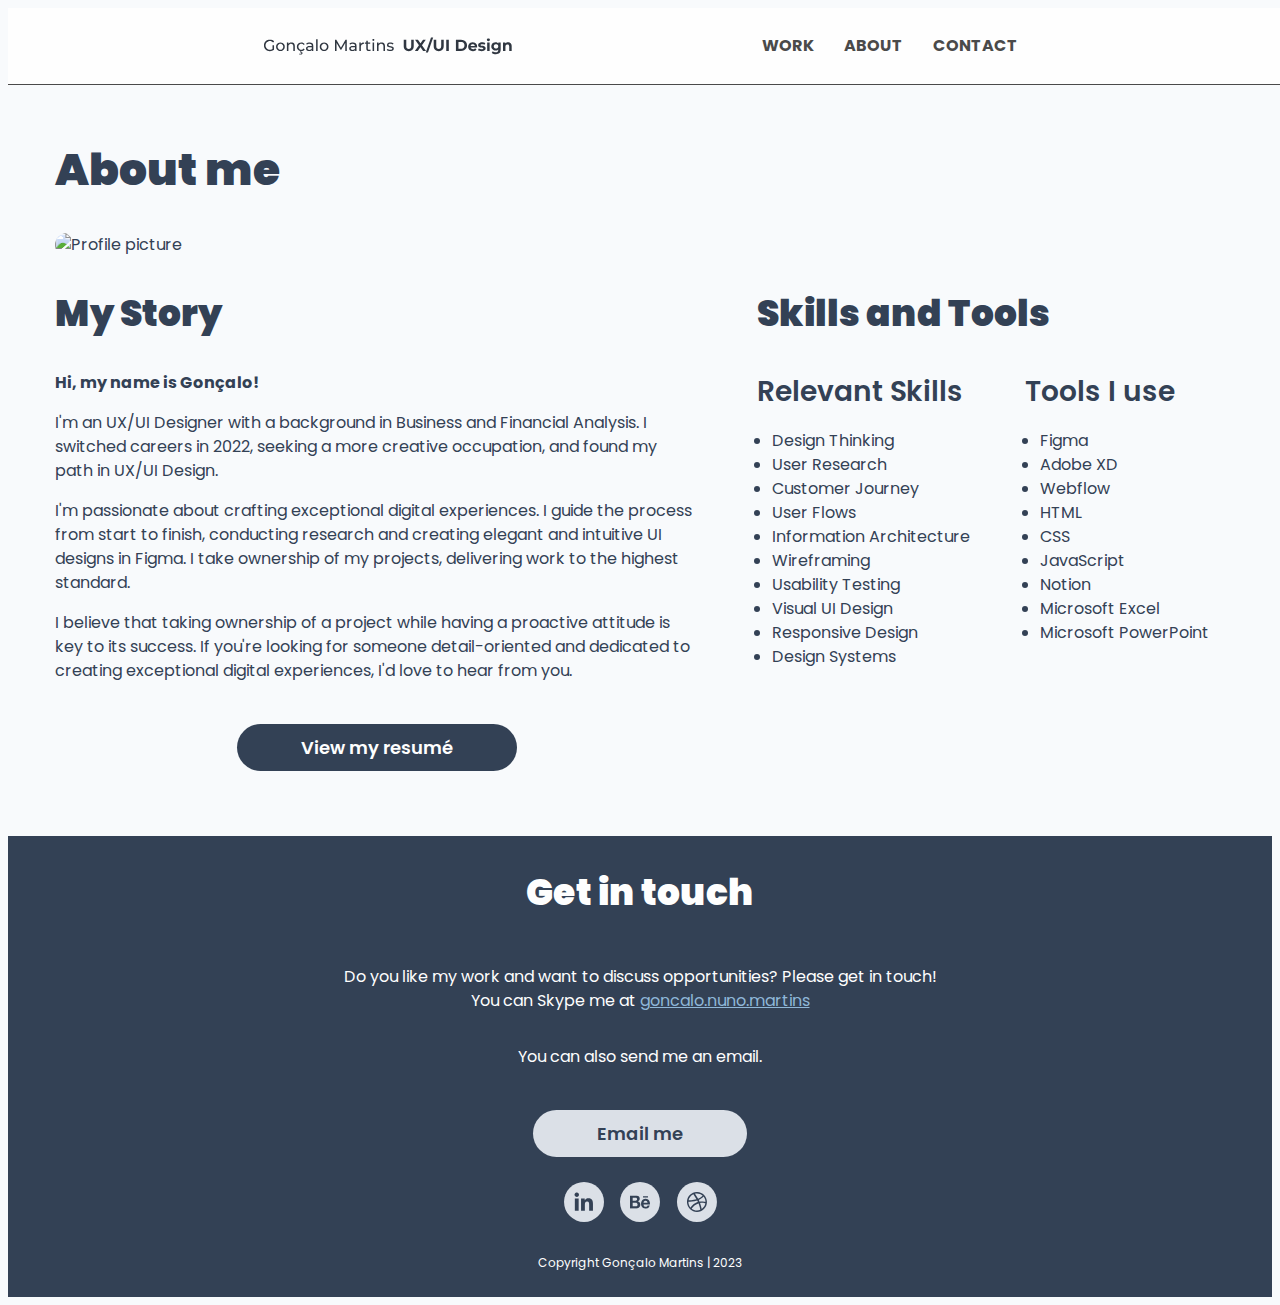
==== about.html @ 8b659738 "About 1024px styled" ====
<!DOCTYPE html>
<html lang="en">
<head>
    <meta charset="UTF-8">
    <meta name="viewport" content="width=device-width, initial-scale=1.0">
    <title>Gonçalo Martins UX|UI Designer - About me</title>
    <link rel="stylesheet" type="text/css" href="https://cdnjs.cloudflare.com/ajax/libs/normalize/8.0.0/normalize.min.css">
    <link rel="stylesheet" type="text/css" href="css/styles.css">
    <link rel="preconnect" href="https://fonts.googleapis.com">
    <link rel="preconnect" href="https://fonts.gstatic.com" crossorigin>
    <link href="https://fonts.googleapis.com/css2?family=Poppins:wght@400;600;700;900&display=swap" rel="stylesheet">
</head>
<body>
    <header id="navigation">
        <div class="container">
            <img class="logo" src="img/home-page/Logo.svg" alt="Logo">
            <nav>
                <ul>
                    <li><a href="index.html">Work</a></li>
                    <li><a href="about.html">About</a></li>
                    <li><a href="#contact">Contact</a></li>
                </ul>
            </nav>
        </div>
    </header>
    <main>
        <div class="section" id="aboutmetitle">
            <div class="container">
                <h1>About me</h1>
            </div>
        </div>
        <div class="section" id="aboutme">
            <div class="container">
                <picture>
                    <source srcset="img/about/about-picture-small.jpg" media="(max-width:767px)">
                    <img src="img/about/about-picture-big.jpg" alt="Profile picture">
                </picture>
                <div class="profile">
                    <div class="mystory">
                        <h2>
                            My Story
                        </h2>
                        <p class="bold">Hi, my name is Gonçalo!</p>
                        <p>I'm an UX/UI Designer with a background in Business and Financial Analysis. I switched careers in 2022, seeking a more creative occupation, and found my path in UX/UI Design.</p>
                        <p>I'm passionate about crafting exceptional digital experiences. I guide the process from start to finish, conducting research and creating elegant and intuitive UI designs in Figma. I take ownership of my projects, delivering work to the highest standard.</p>
                        <p>I believe that taking ownership of a project while having a proactive attitude is key to its success. If you're looking for someone detail-oriented and dedicated to creating exceptional digital experiences, I'd love to hear from you.</p>
                        <div class="buttonwrapper">
                            <a class="button row" href="files/goncalo-martins-uxui-designer.pdf" target="_blank">
                                View my resumé
                            </a>
                        </div>
                    </div>
                    <div class="skilltools">
                        <h2>
                            Skills and Tools
                        </h2>
                        <div class="skills">
                            <div>
                                <h3>
                                    Relevant Skills
                                </h3>
                                <ul>
                                    <li>Design Thinking</li>
                                    <li>User Research</li>
                                    <li>Customer Journey</li>
                                    <li>User Flows</li>
                                    <li>Information Architecture</li>
                                    <li>Wireframing</li>
                                    <li>Usability Testing</li>
                                    <li>Visual UI Design</li>
                                    <li>Responsive Design</li>
                                    <li>Design Systems</li>
                                </ul>
                            </div>
                            <div>
                                <h3>
                                    Tools I use
                                </h3>
                                <ul>
                                    <li>Figma</li>
                                    <li>Adobe XD</li>
                                    <li>Webflow</li>
                                    <li>HTML</li>
                                    <li>CSS</li>
                                    <li>JavaScript</li>
                                    <li>Notion</li>
                                    <li>Microsoft Excel</li>
                                    <li>Microsoft PowerPoint</li>
                                </ul>
                            </div>
                        </div>
                    </div>
                </div>
            </div>
        </div>
    </main>
    <footer id="contact">
        <div class="container">
            <h2>Get in touch</h2>
            <p>Do you like my work and want to discuss opportunities? Please get in touch! You can Skype me at <a href="skype:goncalo.nuno.martins" class="alink">goncalo.nuno.martins</a></p>
            <p>You can also send me an email.</p>
            <div class="buttonwrapper row centered"><a href="mailto:goncalo_martins_@hotmail.com" class="button secondary-button" >Email me</a></div>
            <div class="socialicons">
                <a href="https://www.linkedin.com/in/g-martins/" target="_blank"><svg width="40" height="40" viewBox="0 0 40 40" fill="none" xmlns="http://www.w3.org/2000/svg">
                    <circle cx="20.0156" cy="19.9843" r="19.9843" fill="#dbe0e7"/>
                    <rect x="9.35938" y="10.0303" width="20.8982" height="20.0866" fill="#334155"/>
                    <path d="M28.9523 28.7048H25.1392V22.7923C25.1392 21.3824 25.1138 19.5674 23.1561 19.5674C21.1701 19.5674 20.8663 21.1035 20.8663 22.6896V28.7044H17.0532V16.5458H20.7137V18.2074H20.765C21.1313 17.5873 21.6607 17.0771 22.2967 16.7312C22.9327 16.3853 23.6515 16.2168 24.3766 16.2434C28.2413 16.2434 28.9539 18.7604 28.9539 22.0348L28.9523 28.7048ZM12.7509 14.8839C12.3132 14.8839 11.8854 14.7555 11.5215 14.5148C11.1575 14.2742 10.8739 13.932 10.7063 13.5317C10.5388 13.1314 10.4949 12.6909 10.5802 12.2659C10.6655 11.8408 10.8762 11.4504 11.1856 11.1439C11.495 10.8375 11.8892 10.6287 12.3184 10.5441C12.7476 10.4595 13.1925 10.5028 13.5969 10.6686C14.0013 10.8343 14.3469 11.1151 14.5901 11.4753C14.8333 11.8356 14.9632 12.2592 14.9632 12.6925C14.9633 12.9802 14.9061 13.2651 14.7949 13.531C14.6838 13.7968 14.5209 14.0384 14.3154 14.2419C14.11 14.4453 13.8661 14.6068 13.5976 14.7169C13.3292 14.8271 13.0415 14.8838 12.7509 14.8839ZM14.6574 28.7048H10.8404V16.5458H14.6574V28.7048ZM30.8532 6.99588H8.92436C8.42664 6.99032 7.94702 7.18064 7.59095 7.52502C7.23487 7.8694 7.03147 8.33967 7.02539 8.83248V30.6354C7.03126 31.1285 7.23454 31.5991 7.59061 31.9438C7.94667 32.2886 8.42639 32.4793 8.92436 32.474H30.8532C31.3522 32.4802 31.8332 32.2901 32.1907 31.9453C32.5482 31.6006 32.7528 31.1295 32.7597 30.6354V8.83091C32.7526 8.33712 32.5478 7.86632 32.1903 7.52194C31.8329 7.17757 31.3519 6.98779 30.8532 6.9943" fill="#dbe0e7"/>
                    </svg></a>
                <a href="https://www.behance.net/goncalopmartins" target="_blank"><svg width="40" height="40" viewBox="0 0 40 40" fill="none" xmlns="http://www.w3.org/2000/svg">
                    <circle cx="19.9843" cy="19.9843" r="19.9843" fill="#dbe0e7"/>
                    <g clip-path="url(#clip0_1711_41987)">
                    <path d="M15.7832 13.4888C16.3262 13.4888 16.8691 13.5406 17.3861 13.6441C17.8256 13.7477 18.2393 13.929 18.6271 14.1879C18.9632 14.4468 19.2475 14.7834 19.4285 15.1718C19.6353 15.6638 19.7387 16.1817 19.7129 16.6995C19.7387 17.2692 19.5836 17.8388 19.2992 18.3308C18.989 18.7969 18.5495 19.1594 18.0583 19.3924C18.7563 19.5737 19.351 20.0139 19.7387 20.5835C20.1265 21.2049 20.3075 21.9299 20.3075 22.655C20.3075 23.2505 20.2041 23.8201 19.9456 24.338C19.7129 24.8041 19.3768 25.1925 18.989 25.5291C18.5754 25.8398 18.0842 26.0729 17.593 26.2023C17.0759 26.3577 16.533 26.4095 15.9901 26.4095H9.99219V13.4629H15.7832V13.4888ZM15.4213 18.7192C15.835 18.7451 16.2745 18.6156 16.6105 18.3567C16.9466 18.0719 17.1276 17.6317 17.0759 17.1656C17.0759 16.9067 17.0242 16.6477 16.9208 16.4147C16.8174 16.2335 16.6881 16.0781 16.5071 15.9745C16.3262 15.871 16.1193 15.7674 15.9125 15.7415C15.6798 15.6897 15.4472 15.6897 15.2145 15.6897H12.6809V18.7192H15.4213ZM15.5764 24.2603C15.835 24.2603 16.0935 24.2344 16.3262 24.1827C16.5588 24.1309 16.7657 24.0273 16.9725 23.8978C17.1535 23.7684 17.3086 23.5871 17.412 23.38C17.5412 23.121 17.593 22.8362 17.5671 22.5514C17.6188 22.0076 17.412 21.4898 17.0242 21.1273C16.6105 20.8165 16.1193 20.6871 15.6023 20.713H12.6809V24.2862H15.5764V24.2603Z" fill="#334155"/>
                    <path d="M24.1331 24.2087C24.5726 24.5971 25.1414 24.8042 25.7101 24.7783C26.1755 24.7783 26.615 24.6489 26.9769 24.3899C27.2872 24.1828 27.494 23.8979 27.6233 23.5613H29.7691C29.5364 24.5194 28.9676 25.3739 28.192 25.9694C27.4423 26.4873 26.5374 26.7203 25.6067 26.6944C24.9604 26.6944 24.3141 26.5908 23.6936 26.3319C23.1507 26.0989 22.6595 25.7623 22.2717 25.3221C21.8839 24.856 21.5737 24.3381 21.3668 23.7685C21.1342 23.1212 21.0308 22.4479 21.0566 21.7747C21.0566 21.1015 21.16 20.4542 21.3927 19.8068C22.0132 17.9943 23.7195 16.7773 25.6326 16.8032C26.3306 16.7773 27.0028 16.9586 27.6233 17.2693C28.1662 17.58 28.6574 17.9943 29.0193 18.5122C29.3813 19.0559 29.6656 19.6515 29.7949 20.2988C29.95 20.972 30.0017 21.697 29.9759 22.3961H23.5643C23.4868 23.0435 23.6936 23.6908 24.1331 24.2087ZM26.9252 19.2631C26.5633 18.9006 26.0721 18.7193 25.555 18.7452C25.2189 18.7452 24.8828 18.797 24.5985 18.9524C24.3658 19.0818 24.159 19.2631 23.978 19.4702C23.8229 19.6774 23.7195 19.8845 23.6419 20.1434C23.5902 20.3506 23.5385 20.5577 23.5385 20.7649H27.5198C27.4681 20.2211 27.2613 19.7033 26.9252 19.2631Z" fill="#334155"/>
                    <path d="M27.9852 14.3428H23.0215V15.6115H27.9852V14.3428Z" fill="#334155"/>
                    </g>
                    <defs>
                    <clipPath id="clip0_1711_41987">
                    <rect width="19.9843" height="13.2055" fill="white" transform="translate(9.99219 13.4893)"/>
                    </clipPath>
                    </defs>
                    </svg></a>
                <a href="https://dribbble.com/goncalopmartins" target="_blank"><svg width="41" height="40" viewBox="0 0 41 40" fill="none" xmlns="http://www.w3.org/2000/svg">
                    <circle cx="20.9531" cy="19.9843" r="19.9843" fill="#dbe0e7"/>
                    <g clip-path="url(#clip0_1711_41994)">
                    <path fill-rule="evenodd" clip-rule="evenodd" d="M20.9531 9.99219C15.4368 9.99219 10.9609 14.4681 10.9609 19.9844C10.9609 25.5006 15.4368 29.9765 20.9531 29.9765C26.4585 29.9765 30.9453 25.5006 30.9453 19.9844C30.9453 14.4681 26.4585 9.99219 20.9531 9.99219ZM27.5531 14.5981C28.7452 16.0503 29.4605 17.9036 29.4822 19.9085C29.2004 19.8543 26.3827 19.2799 23.5433 19.6375C23.4782 19.4967 23.424 19.3449 23.359 19.1932C23.1856 18.7814 22.9905 18.3587 22.7955 17.9577C25.9384 16.6789 27.3689 14.8365 27.5531 14.5981ZM20.9531 11.4661C23.1206 11.4661 25.1039 12.2789 26.6103 13.6119C26.4585 13.8287 25.1689 15.5518 22.1344 16.6898C20.7364 14.1213 19.1866 12.0188 18.9482 11.6937C19.5876 11.5419 20.2595 11.4661 20.9531 11.4661ZM17.3225 12.2681C17.5501 12.5715 19.0674 14.6848 20.4871 17.1991C16.4989 18.2612 12.9767 18.2395 12.5974 18.2395C13.1501 15.5952 14.9383 13.3952 17.3225 12.2681ZM12.4132 19.9952C12.4132 19.9085 12.4132 19.8218 12.4132 19.7351C12.7816 19.7459 16.9216 19.8001 21.1807 18.5213C21.4299 18.9981 21.6575 19.4858 21.8743 19.9735C21.7659 20.006 21.6467 20.0385 21.5383 20.071C17.1383 21.4908 14.7974 25.3706 14.6023 25.6957C13.2476 24.1893 12.4132 22.1844 12.4132 19.9952ZM20.9531 28.5243C18.9807 28.5243 17.16 27.8524 15.7186 26.7253C15.8703 26.411 17.6043 23.073 22.4162 21.3932C22.4378 21.3824 22.4487 21.3824 22.4704 21.3715C23.6733 24.4819 24.161 27.0937 24.291 27.8415C23.2615 28.2859 22.1344 28.5243 20.9531 28.5243ZM25.7108 27.0612C25.6241 26.541 25.1689 24.0484 24.0526 20.9814C26.7295 20.5587 29.0704 21.2523 29.363 21.3499C28.9945 23.7233 27.629 25.7716 25.7108 27.0612Z" fill="#334155"/>
                    </g>
                    <defs>
                    <clipPath id="clip0_1711_41994">
                    <rect width="19.9843" height="19.9843" fill="white" transform="translate(10.9609 9.99219)"/>
                    </clipPath>
                    </defs>
                    </svg></a>
            </div>
            <p class="caption row centered">Copyright Gonçalo Martins | 2023</p>
        </div>
    </footer>
</body>
</html>
---- css/styles.css ----
* {
    box-sizing: border-box;
  }
body {background-color:#F8FAFC;
    font-family: 'Poppins', sans-serif;
    font-size: 16px;
    font-weight: 400;
    line-height: 1.5;
    color:#334155;
}
header {
    background-color: #fefefe;
    padding: 10px 0px;
    border-bottom: 1px solid #4a4a4a;
    z-index: 2;
    background-color: #fefefe;
    padding: 10px 0px;
    position: fixed;
    display:flex;
    justify-content: center;
    width: 100%;
}

img {
    width: 100%;
  }


footer {background-color:#334155;
    color:#fefefe
}

/*Typography*/

h1, h2, h3, h4, h5, h6, p {line-height:1.5}

h1 {
    font-size: 2em;
    font-weight: 900;
}
.introductory {
    font-size: 1.5em;
    font-weight: 400;
    opacity: 0.7;
}
div.based p{
    font-size: 1em;
    font-weight: 400;
    opacity: 0.7;
    line-height: 1.3;
}
p.heroaction {
    font-size: 1em;
    font-weight: 400;
    opacity: 0.7;
    line-height: 1.3;
    display: none;
}
#projecthero h1 {
    font-size:20px;
    font-weight: 600;
    color: #fefefe;
    text-transform: uppercase;
}
.light {
    color:#fefefe;
}
h2 {
    font-size: 1.8em;
    font-weight: 900;
}
h3 {
    font-size: 1.5em;
    font-weight: 600;
}
.byline {
    font-size:20px;
    font-weight: 600;
    color: #334155;
    text-transform: uppercase;
}
.bold {
    font-weight: 700;
}
p.caption {
    font-size: 0.75em;
}
.small {
    font-size: 0.875em
}


/*Links and Buttons*/
a {
    color:#334155;
}
a:visited {
    color: #551A8B;
}
a:hover a:focus {
    color: #111111;
    text-decoration: underline;
}
a:active {
    color: #008000;
}
footer a {
    color: #8fb7d8;
}
footer a:visited {
    color: #c573eb;
}
footer a:hover a:focus {
    color: #fefefe;
    text-decoration: underline;
}
footer a:active {
    color: #63ae5e;
}
.button{
    text-decoration: none;
    font-size:18px;
    font-weight:600;
    padding: 10px 40px;
    border-radius: 40px;
    display:inline-block;
    background-color: #334155;
    color: #fefefe;
    width: 100%;
    text-align: center;
}
.button:visited{
    background-color: #31163a;
    color:#fefefe;
    text-decoration: none;
}
.button:hover .button:focus {
    background-color: #111111;
    text-decoration: none;
}
.button:active {
    background-color: #0a3bad;
    text-decoration: none;
}
.secondary-button {
    background-color: #dbe0e7;
    color: #334155;
}
.secondary-button:visited{
    background-color: #fefefe;
    color:#31163a;
}
.secondary-button:hover .secondary-button:focus {
    background-color: #fefefe;
    color: #334155;
}
.secondary-button:active {
    background-color: lightskyblue;
    color: #334155
}

/*Layout Stylings*/

/*general*/

/*desktop

*/

header .container {
    display: flex;
    flex-direction: column;
    justify-content: center;
    align-items: center;
    width: 100%;
    max-width: 800px;
}
nav {
    display: inline-block;
    width: 100%;
}
nav > ul {
    display: flex;
    justify-content: space-between;
    list-style-type: none;
    padding: 0;
}
nav > ul > li {
    display: inline-block;
}
nav > ul > li > a {
    padding: 0 15px;
    text-transform: uppercase;
    font-weight: 700;
    color: #4a4a4a;
    text-decoration: none;
}
nav > ul > li > a:visited {
    padding: 0 15px;
    text-transform: uppercase;
    font-weight: 700;
    color: #4a4a4a;
    text-decoration: none;
}
nav > ul > li > a:active {
    padding: 0 15px;
    text-transform: uppercase;
    font-weight: 700;
    color: #4a4a4a;
    text-decoration: none;
}
nav > ul > li > a:hover {
    color:#323f58;
    text-decoration: underline;
}
nav > ul > li > a:focus {
    color:#323f58;
    text-decoration: underline;
}
.logo {
    margin: 15px 0px 0px 0px;
    max-width: 250px;
}
main {
    padding-top: 133px;
}
.container {
    max-width: 1200px;
    padding: 0 15px;
}

/*index page*/
#indexhero {
    display: inline-block;
    width: 100%;;
  }
#indexhero h1 {
    text-align: center;
}
#indexhero p.introductory {
    text-align: center;
}
#indexhero .container {
    text-align: center;
}
.row {
    margin: 25px 0;
}
.based {
    display: flex;
    justify-content: center;
    align-items: center;
    gap: 10px;
}
.portugal {
    width: 24px;
    height: 18px;
    border-radius: 5px;
}
#projectsummary picture img {
    border-radius: 20px;
}
.centered {
    text-align: center;
}
p.hide {
    display:none
}

/*About*/
#aboutme picture img {
    border-radius: 20px;
}
ul {
    padding: 0px 15px;
}
#aboutme h3{
    margin:0px;
}


/*Footer*/
#contact .container{
    display: flex;
    flex-direction: column;
}
#contact .socialicons{
    display: flex;
    gap: 16px;
    width: 100%;
    justify-content: center;
}

/* ==============================
Medium devices (640px and larger)
================================= */
@media only screen and (min-width: 640px) {
    header .container {
        justify-content: space-between;
        flex-direction: row;
      }
    .logo {
        margin: 0px
    }
    nav ul {
        justify-content: right;
    }
    main {
        padding: 100px 0px 40px 0px;
    }
    p.heroaction {
        display: block
    }
    #projectsummary div.row {
        display: flex;
        gap: 5%;
    }
    .col-md-6 {
        width: 47.5%;
    }
    .thumbnail {
        display: flex;
        align-items: stretch;
        justify-content: center;
    }
    #projectsummary picture img {
        height: 100%;
        width: 100%;
        object-fit: cover;
    }
    #projectsummary h3 {
        margin:0px
    }
    .buttonwrapper {
        display: flex;
        justify-content: center;
    }
    .button {
        display: flex;
        justify-content: center;
        padding: 10px 64px;
        width: auto;
    }
    .skills {
        display:flex;
        gap: 80px;
    }
    #aboutme picture img {
        height: 400px;
        object-fit: cover;
        object-position: 50% 0%;
    }
}
/* ==============================
Large devices (1024px or larger)
================================= */
@media only screen and (min-width: 1024px) {
    h1 {
        font-size: 2.75em;
        font-weight: 900;
    }
    .introductory {
        font-size: 2em;
        font-weight: 400;
        opacity: 0.7;
        line-height: 1;
    }
    div.based p{
        font-size: 1.25em;
        font-weight: 400;
        opacity: 0.7;
        line-height: 1;
    }
    p.heroaction {
        font-size: 1.25em;
        font-weight: 400;
        opacity: 0.7;
        line-height: 1;
    }
    h2 {
        font-size: 2.25em;
        font-weight: 900;
    }
    h3 {
        font-size: 1.75em;
        font-weight: 600;
    }
    .container {
        max-width: 1200px;
        margin-left: auto;
        margin-right: auto;
      }
    #contact .container {
        max-width: 640px;
        display: flex;
        justify-content: center;
        text-align: center;
    }
    #aboutme picture img {
        height: 800px;
        object-fit: cover;
        object-position: 50% 0%;
    }
    .profile {
        display: flex;
        justify-content: space-between;
    }
    .mystory {
        width: 55%;
    }
    .skilltools {
        width: 40%;
    }
    .skills {
        gap: 40px;
    }
}
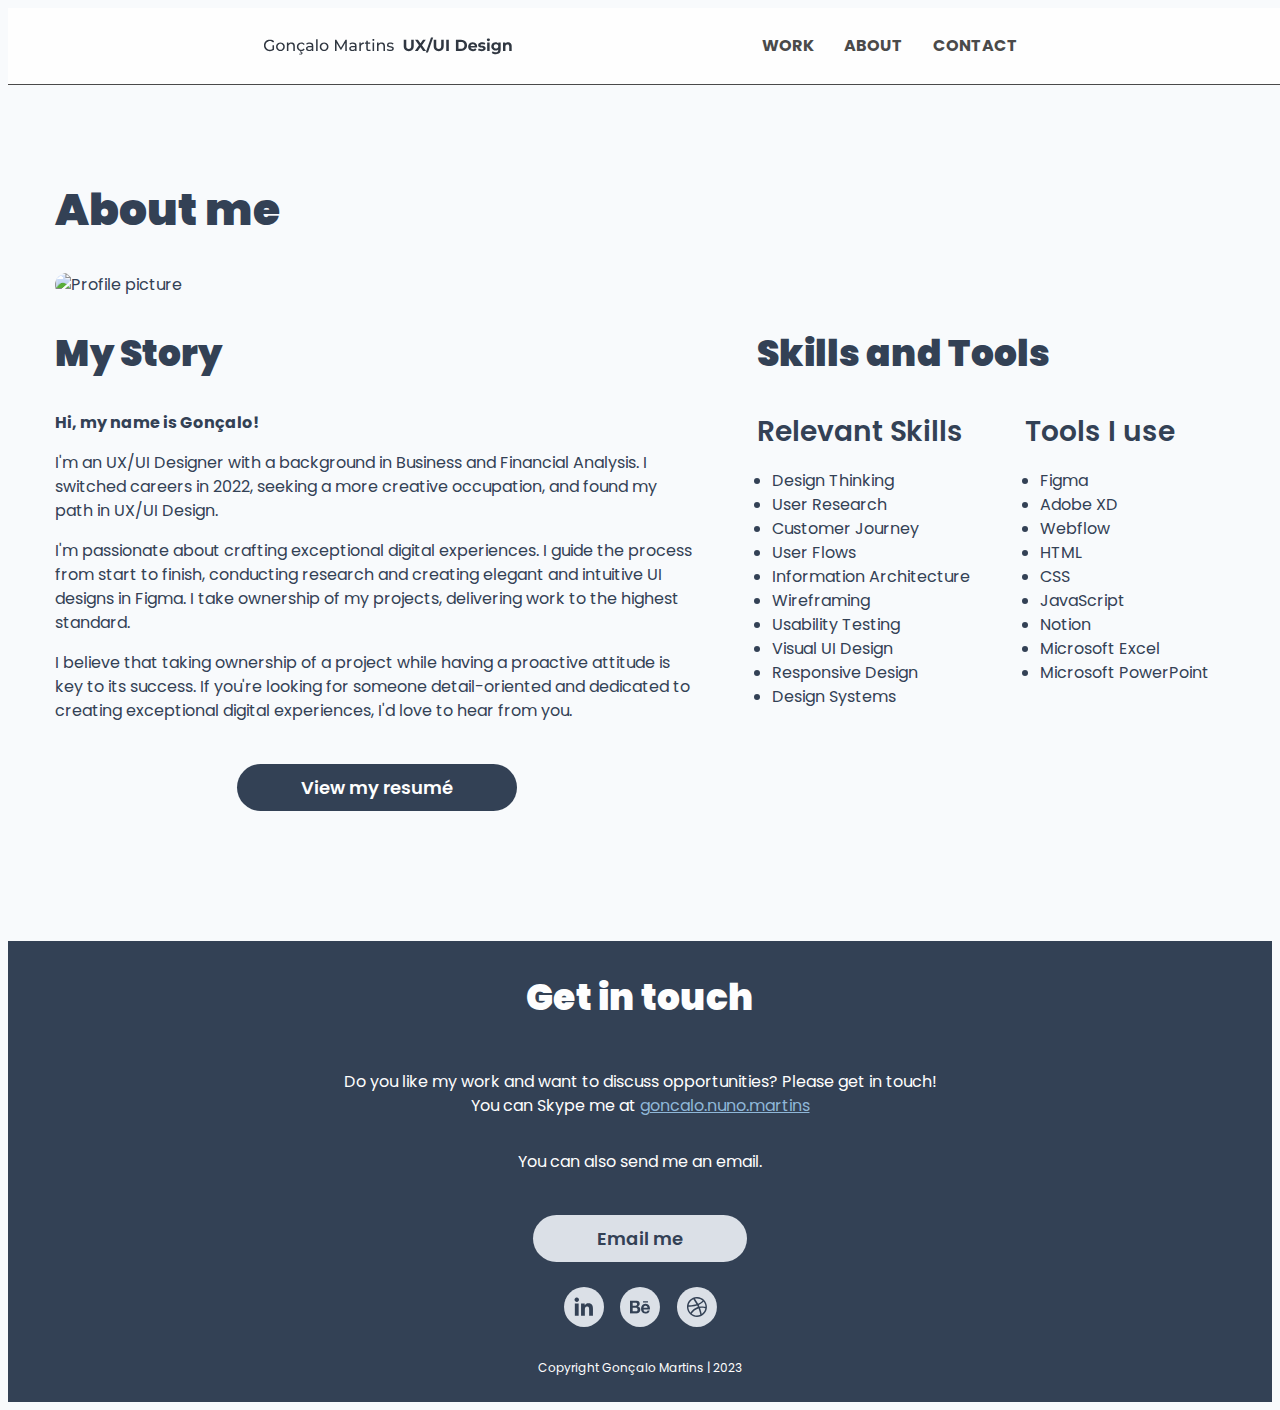
==== commit 3895db59: "Wireframes to Hi-Fi style corrected" ====
--- a/about.html
+++ b/about.html
@@ -24,13 +24,11 @@
         </div>
     </header>
     <main>
-        <div class="section" id="aboutmetitle">
+        <div class="section" id="aboutme">
             <div class="container">
                 <h1>About me</h1>
             </div>
-        </div>
-        <div class="section" id="aboutme">
-            <div class="container">
+            <div class="container row">
                 <picture>
                     <source srcset="img/about/about-picture-small.jpg" media="(max-width:767px)">
                     <img src="img/about/about-picture-big.jpg" alt="Profile picture">
@@ -134,5 +132,6 @@
             <p class="caption row centered">Copyright Gonçalo Martins | 2023</p>
         </div>
     </footer>
+    <script src="js/scripts.js"></script>
 </body>
 </html>--- a/css/styles.css
+++ b/css/styles.css
@@ -25,6 +25,10 @@
     width: 100%;
   }
 
+.section {
+    padding: 20px 0px;
+}
+
 
 footer {background-color:#334155;
     color:#fefefe
@@ -128,11 +132,16 @@
     color: #fefefe;
     width: 100%;
     text-align: center;
+    transition-duration: 0.2s;
+    transition-property: opacity;
 }
 .button:visited{
     background-color: #31163a;
     color:#fefefe;
     text-decoration: none;
+}
+.button:hover {
+    opacity: 0.8;
 }
 .button:hover .button:focus {
     background-color: #111111;
@@ -215,14 +224,13 @@
 }
 nav > ul > li > a:focus {
     color:#323f58;
-    text-decoration: underline;
 }
 .logo {
     margin: 15px 0px 0px 0px;
     max-width: 250px;
 }
 main {
-    padding-top: 133px;
+    padding-top: 100px;
 }
 .container {
     max-width: 1200px;
@@ -232,7 +240,7 @@
 /*index page*/
 #indexhero {
     display: inline-block;
-    width: 100%;;
+    width: 100%;
   }
 #indexhero h1 {
     text-align: center;
@@ -270,6 +278,9 @@
 /*About*/
 #aboutme picture img {
     border-radius: 20px;
+    object-fit: cover;
+    height: 50vh;
+    object-position: 50% 0%;
 }
 ul {
     padding: 0px 15px;
@@ -295,6 +306,9 @@
 Medium devices (640px and larger)
 ================================= */
 @media only screen and (min-width: 640px) {
+    .section {
+        padding: 40px 0px;
+    }
     header .container {
         justify-content: space-between;
         flex-direction: row;
@@ -385,6 +399,9 @@
         font-size: 1.75em;
         font-weight: 600;
     }
+    nav > ul > li > a:focus {
+        text-decoration: underline;
+    }
     .container {
         max-width: 1200px;
         margin-left: auto;
@@ -414,4 +431,36 @@
     .skills {
         gap: 40px;
     }
+}
+
+/*Animation*/
+
+.lisbonanimation {
+    width:100%;
+    height:auto;
+}
+.animation {
+    margin: 40px 0px;
+}
+@keyframes color-changel {
+    from {fill: #90CAF9;}
+    to {fill: #2196F3;}
+    }
+@keyframes color-changed {
+    from {fill:#2196F3;}
+    to {fill: #90CAF9;}
+    }
+.lightwater {
+    animation-duration: 2s;
+    animation-name: color-changel;
+    animation-iteration-count: infinite;
+    animation-direction: alternate;
+    animation-timing-function: linear;
+  }
+    .darkwater {
+    animation-duration: 2s;
+    animation-name: color-changed;
+    animation-iteration-count: infinite;
+    animation-direction: alternate;
+    animation-timing-function: linear;
 }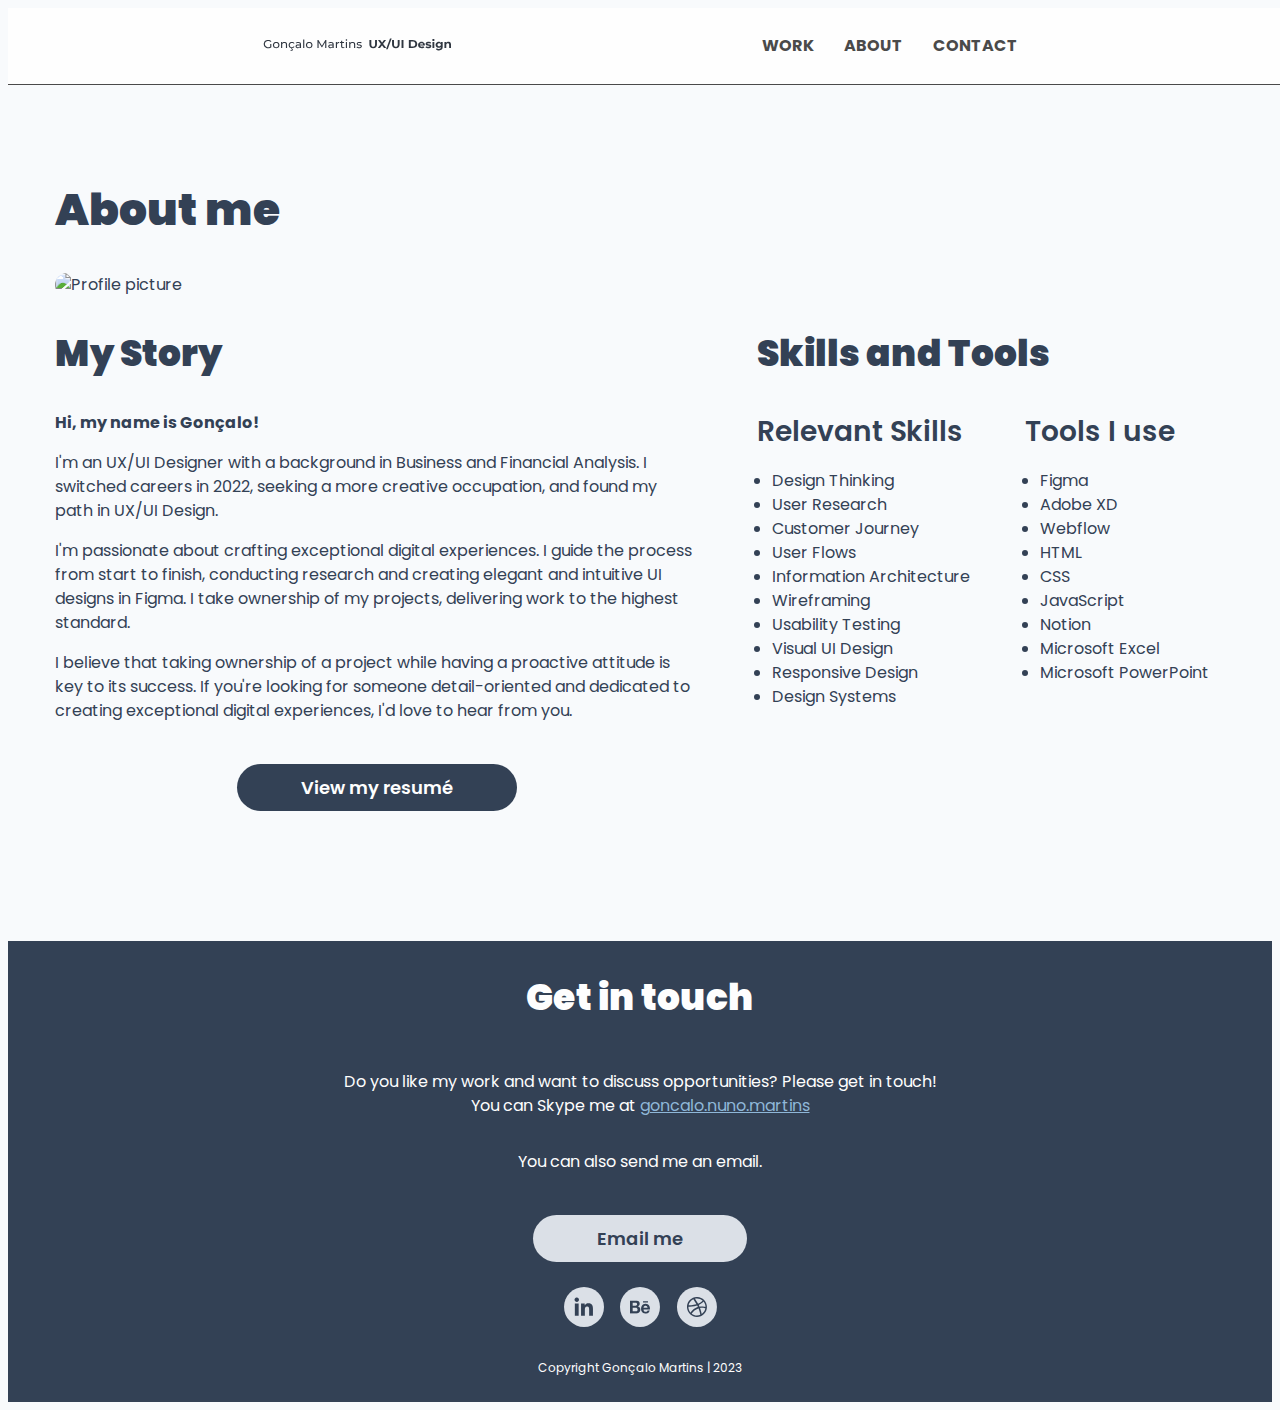
==== commit 77a2e506: "Projects thumbnails corrected" ====
--- a/about.html
+++ b/about.html
@@ -13,7 +13,7 @@
 <body>
     <header id="navigation">
         <div class="container">
-            <img class="logo" src="img/home-page/Logo.svg" alt="Logo">
+            <a href="index.html"><img class="logo" src="img/home-page/Logo.svg" alt="Logo"></a>
             <nav>
                 <ul>
                     <li><a href="index.html">Work</a></li>
--- a/css/styles.css
+++ b/css/styles.css
@@ -325,8 +325,9 @@
     p.heroaction {
         display: block
     }
-    #projectsummary div.row {
-        display: flex;
+    #projectsummary div.flex {
+        display: flex;
+        flex-direction: row;
         gap: 5%;
     }
     .col-md-6 {
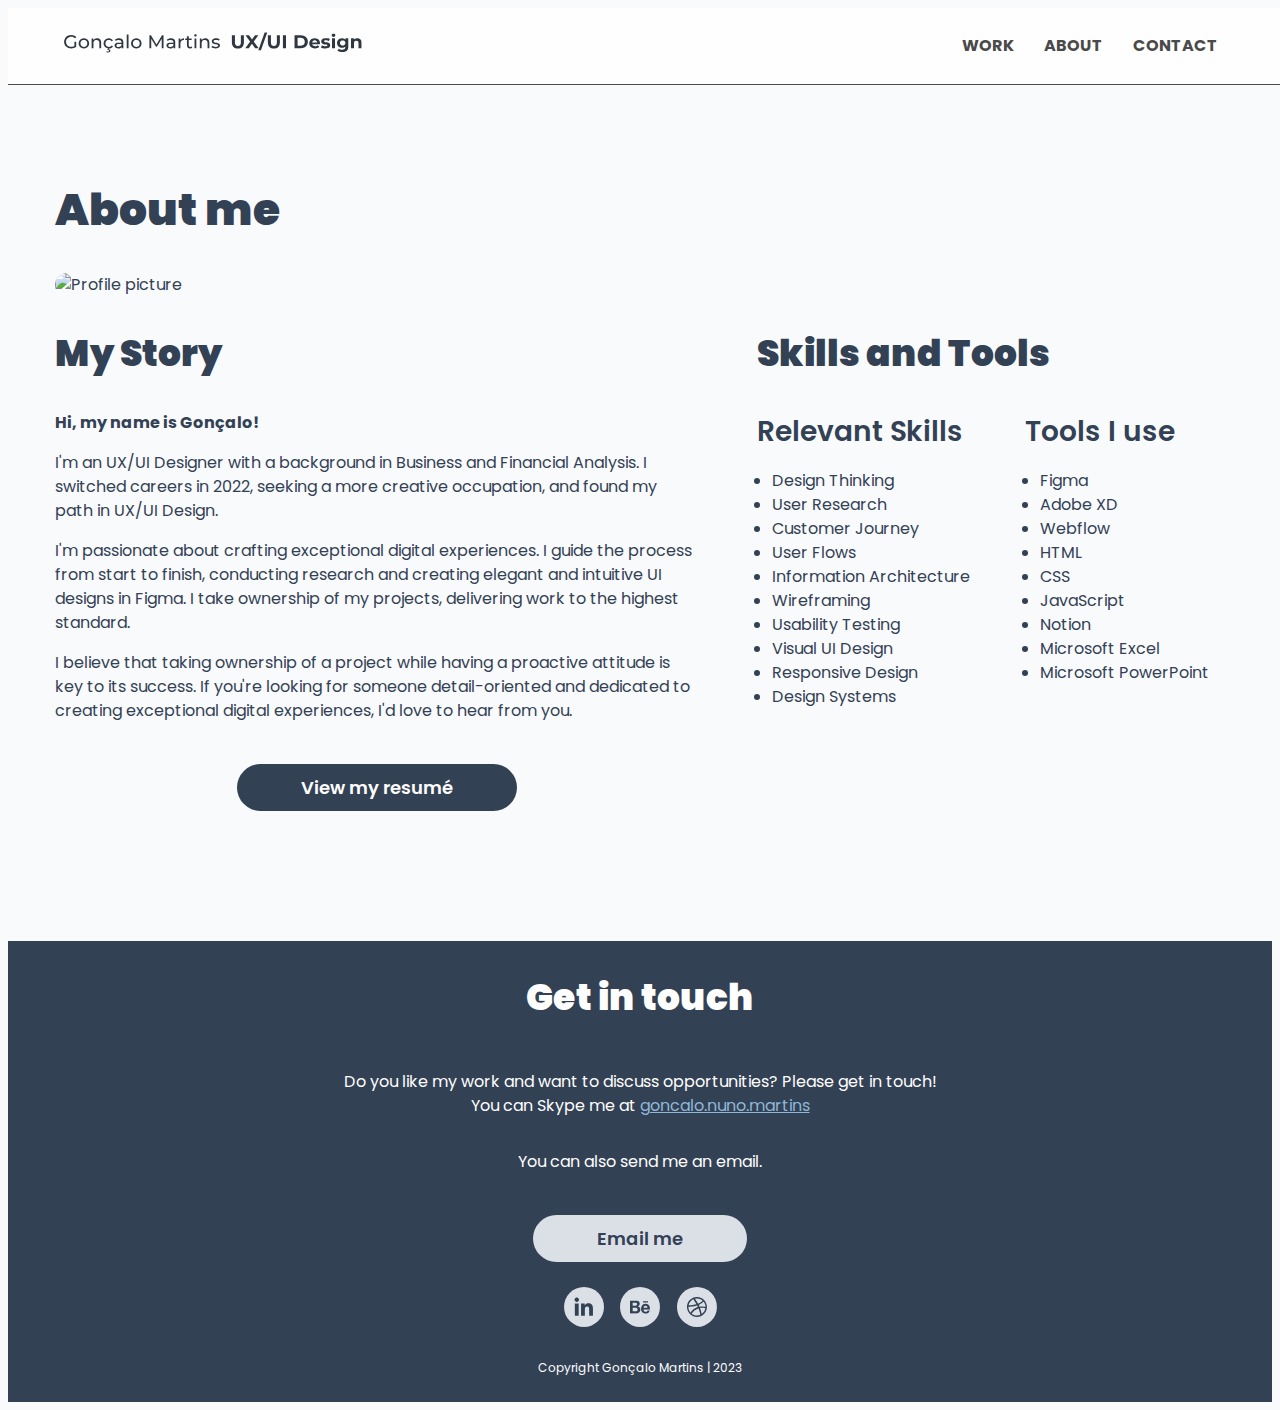
==== commit 7105720e: "jQuery added to the HTML files" ====
--- a/about.html
+++ b/about.html
@@ -132,6 +132,7 @@
             <p class="caption row centered">Copyright Gonçalo Martins | 2023</p>
         </div>
     </footer>
+    <script src="js/jquery-3.7.0.min.js"></script>
     <script src="js/scripts.js"></script>
 </body>
 </html>--- a/css/styles.css
+++ b/css/styles.css
@@ -92,6 +92,11 @@
 .small {
     font-size: 0.875em
 }
+.textblock {
+    display: block;
+    text-align: left;
+    width:100%
+}
 
 
 /*Links and Buttons*/
@@ -182,7 +187,7 @@
     justify-content: center;
     align-items: center;
     width: 100%;
-    max-width: 800px;
+    max-width: 1200px;
 }
 nav {
     display: inline-block;
@@ -227,7 +232,7 @@
 }
 .logo {
     margin: 15px 0px 0px 0px;
-    max-width: 250px;
+    max-width: 350px;
 }
 main {
     padding-top: 100px;
@@ -294,6 +299,7 @@
 #contact .container{
     display: flex;
     flex-direction: column;
+    text-align: center;
 }
 #contact .socialicons{
     display: flex;
@@ -335,8 +341,9 @@
     }
     .thumbnail {
         display: flex;
-        align-items: stretch;
+        flex-direction: column;
         justify-content: center;
+        align-items: start;
     }
     #projectsummary picture img {
         height: 100%;
@@ -370,6 +377,10 @@
 Large devices (1024px or larger)
 ================================= */
 @media only screen and (min-width: 1024px) {
+    .logo {
+        width: 300px;
+        margin: 0px;
+    }
     h1 {
         font-size: 2.75em;
         font-weight: 900;
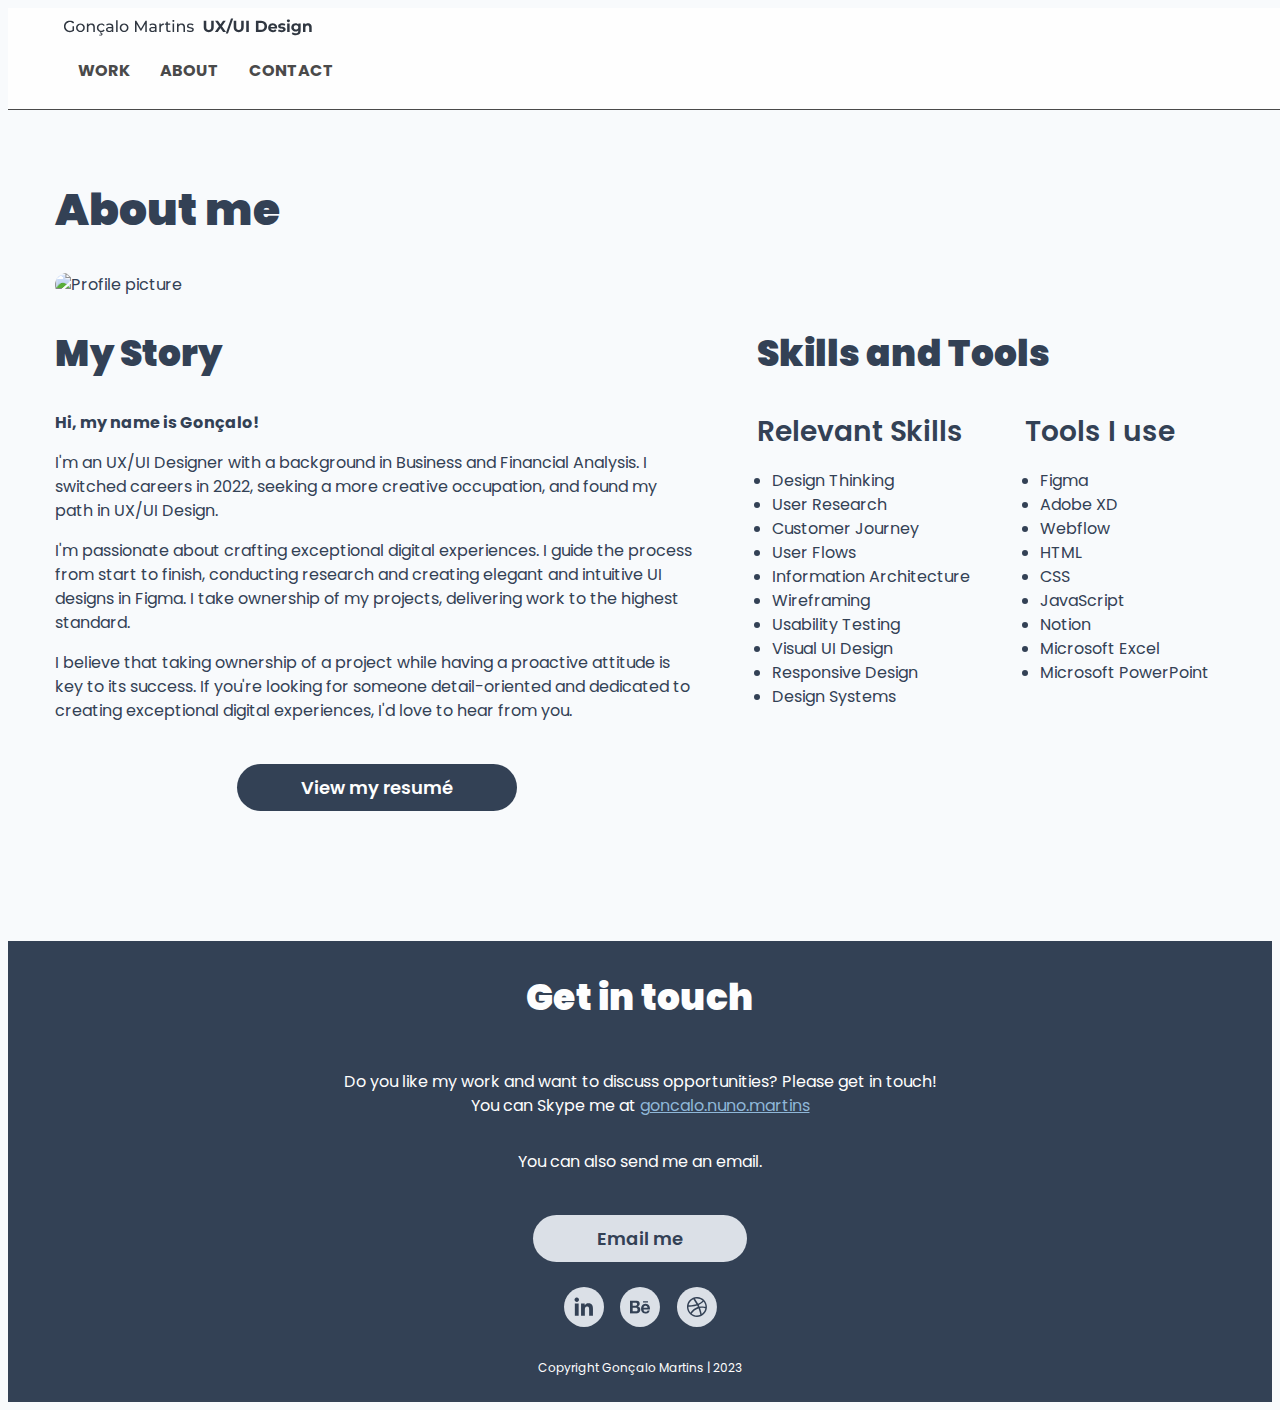
==== commit 5f00930d: "Responsive menu added and styled" ====
--- a/about.html
+++ b/about.html
@@ -13,14 +13,17 @@
 <body>
     <header id="navigation">
         <div class="container">
-            <a href="index.html"><img class="logo" src="img/home-page/Logo.svg" alt="Logo"></a>
-            <nav>
-                <ul>
-                    <li><a href="index.html">Work</a></li>
-                    <li><a href="about.html">About</a></li>
-                    <li><a href="#contact">Contact</a></li>
-                </ul>
-            </nav>
+            <div class="navtoggle" id="myNavtoggle">
+                <a href="index.html"><img class="logo" src="img/home-page/Logo.svg" alt="Logo"></a>
+                <nav>
+                    <ul class="navigationitems">
+                        <li><a href="index.html">Work</a></li>
+                        <li><a href="about.html">About</a></li>
+                        <li><a href="#contact" onclick="menuToggle()">Contact</a></li>
+                        <li><a href="javascript:void(0);" class="icon" onclick="menuToggle()"><i class="fas fa-bars"></i></a></li>
+                    </ul>
+                </nav>
+            </div>
         </div>
     </header>
     <main>
@@ -132,7 +135,14 @@
             <p class="caption row centered">Copyright Gonçalo Martins | 2023</p>
         </div>
     </footer>
-    <script src="js/jquery-3.7.0.min.js"></script>
+    <script>
+        src=""
+    </script>
+    <script src="https://kit.fontawesome.com/ad34461e51.js" crossorigin="anonymous"></script>
+    <script
+        src="https://code.jquery.com/jquery-3.7.0.min.js"
+        integrity="sha256-2Pmvv0kuTBOenSvLm6bvfBSSHrUJ+3A7x6P5Ebd07/g="
+        crossorigin="anonymous"></script>
     <script src="js/scripts.js"></script>
 </body>
 </html>--- a/css/styles.css
+++ b/css/styles.css
@@ -1,7 +1,7 @@
 * {
     box-sizing: border-box;
   }
-body {background-color:#F8FAFC;
+  body {background-color:#F8FAFC;
     font-family: 'Poppins', sans-serif;
     font-size: 16px;
     font-weight: 400;
@@ -185,39 +185,52 @@
     display: flex;
     flex-direction: column;
     justify-content: center;
-    align-items: center;
     width: 100%;
     max-width: 1200px;
 }
-nav {
-    display: inline-block;
-    width: 100%;
-}
 nav > ul {
-    display: flex;
-    justify-content: space-between;
     list-style-type: none;
     padding: 0;
-}
-nav > ul > li {
-    display: inline-block;
+    margin: 0;
+}
+.navtoggle li:not(:last-child) {
+    display: none;
+}
+.navtoggle, .navtoggle.responsive {
+    position: relative;
+}
+.navtoggle.responsive li  {
+    display: block;
+}
+.navtoggle li .icon {
+    position: absolute;
+    right: 0;
+    top: 8px;
+    padding-right: 0px;
+    font-size: 20px;
+}
+.navtoggle.responsive nav {
+    padding: 16px 0 0;
+}
+.navtoggle.responsive li  {
+    display: block;
+    padding: 10px 0;
+    border-top: 1px solid #33415534;
 }
 nav > ul > li > a {
-    padding: 0 15px;
+    padding: 0px;
     text-transform: uppercase;
     font-weight: 700;
     color: #4a4a4a;
     text-decoration: none;
 }
 nav > ul > li > a:visited {
-    padding: 0 15px;
     text-transform: uppercase;
     font-weight: 700;
     color: #4a4a4a;
     text-decoration: none;
 }
 nav > ul > li > a:active {
-    padding: 0 15px;
     text-transform: uppercase;
     font-weight: 700;
     color: #4a4a4a;
@@ -232,10 +245,10 @@
 }
 .logo {
     margin: 15px 0px 0px 0px;
-    max-width: 350px;
+    max-width: 200px;
 }
 main {
-    padding-top: 100px;
+    padding-top: 56px;
 }
 .container {
     max-width: 1200px;
@@ -320,10 +333,22 @@
         flex-direction: row;
       }
     .logo {
-        margin: 0px
+        margin: 0px;
+        min-width: 250px;
     }
     nav ul {
+        display: flex;
         justify-content: right;
+        margin: 1em 0;
+    }
+    nav > ul > li > a {
+        padding: 15px;
+    }
+    .navtoggle li:not(:last-child) {
+        display: inline-block;
+    }
+    .navtoggle li:last-child {
+        display: none;
     }
     main {
         padding: 100px 0px 40px 0px;
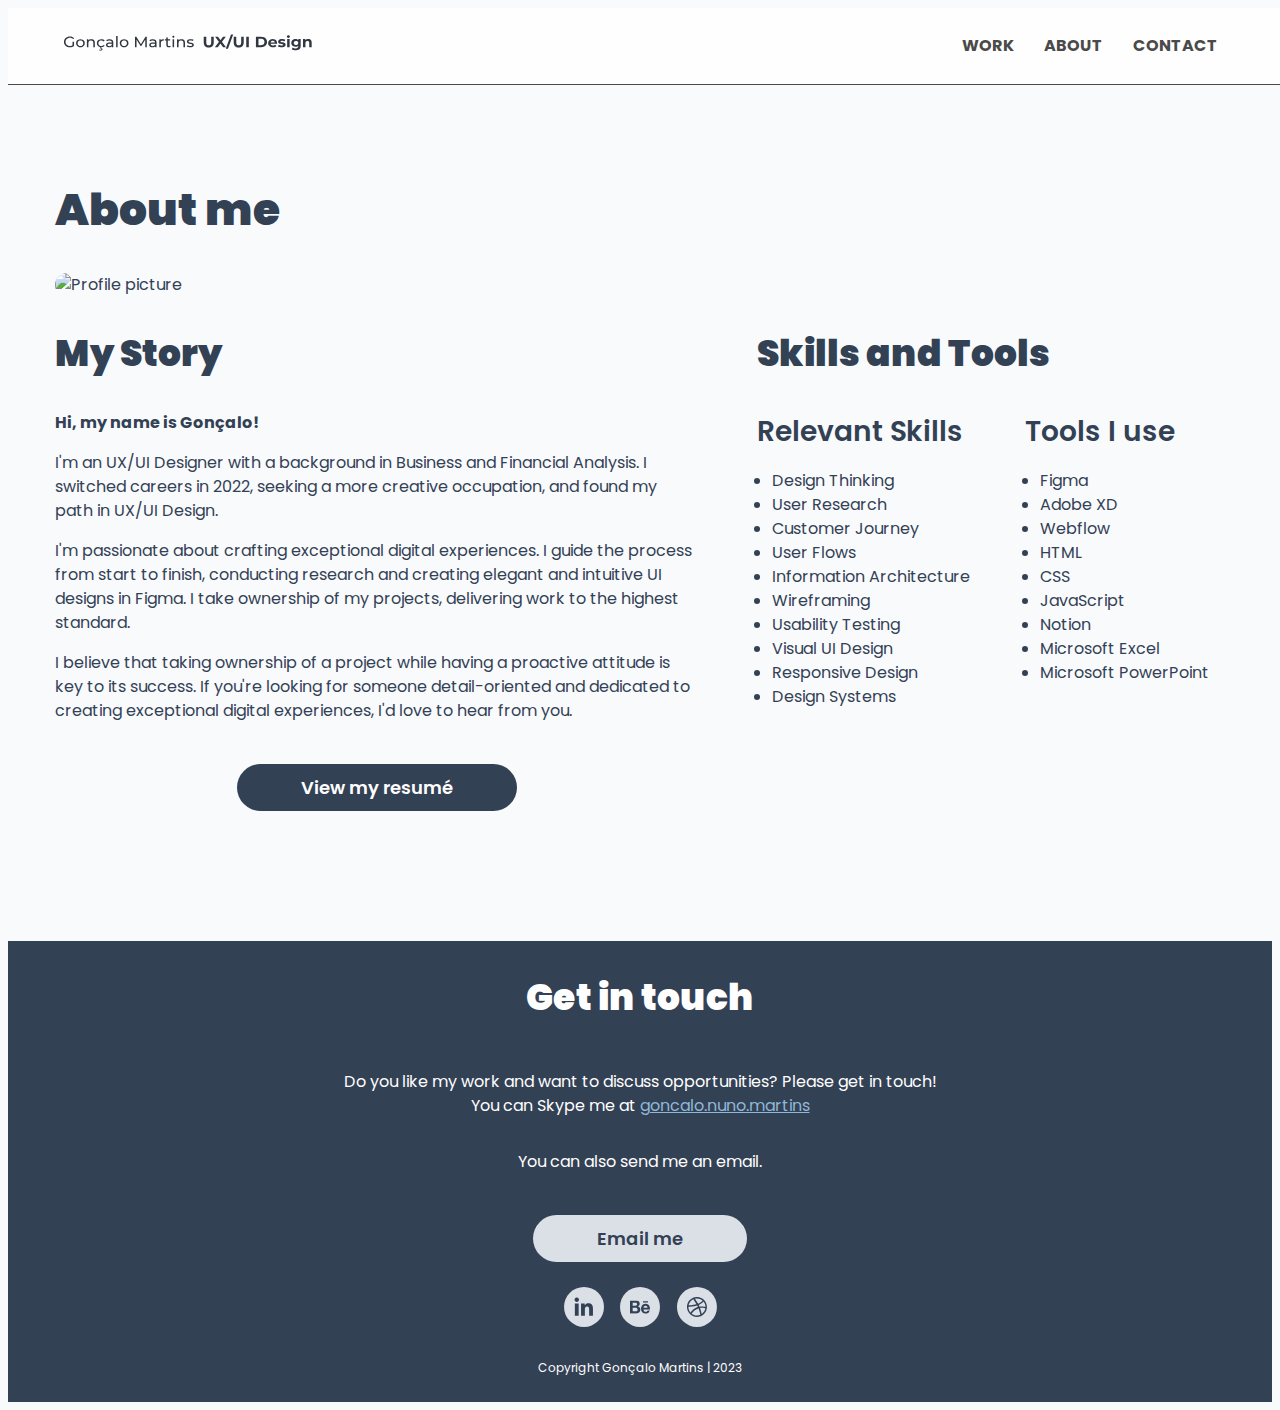
==== commit 83c04220: "Lintting done for all HTML and CSS" ====
--- a/about.html
+++ b/about.html
@@ -1,15 +1,18 @@
 <!DOCTYPE html>
 <html lang="en">
+
 <head>
     <meta charset="UTF-8">
     <meta name="viewport" content="width=device-width, initial-scale=1.0">
     <title>Gonçalo Martins UX|UI Designer - About me</title>
-    <link rel="stylesheet" type="text/css" href="https://cdnjs.cloudflare.com/ajax/libs/normalize/8.0.0/normalize.min.css">
+    <link rel="stylesheet" type="text/css"
+        href="https://cdnjs.cloudflare.com/ajax/libs/normalize/8.0.0/normalize.min.css">
     <link rel="stylesheet" type="text/css" href="css/styles.css">
     <link rel="preconnect" href="https://fonts.googleapis.com">
     <link rel="preconnect" href="https://fonts.gstatic.com" crossorigin>
     <link href="https://fonts.googleapis.com/css2?family=Poppins:wght@400;600;700;900&display=swap" rel="stylesheet">
 </head>
+
 <body>
     <header id="navigation">
         <div class="container">
@@ -20,7 +23,8 @@
                         <li><a href="index.html">Work</a></li>
                         <li><a href="about.html">About</a></li>
                         <li><a href="#contact" onclick="menuToggle()">Contact</a></li>
-                        <li><a href="javascript:void(0);" class="icon" onclick="menuToggle()"><i class="fas fa-bars"></i></a></li>
+                        <li><a href="javascript:void(0);" class="icon" onclick="menuToggle()"><i
+                                    class="fas fa-bars"></i></a></li>
                     </ul>
                 </nav>
             </div>
@@ -42,9 +46,14 @@
                             My Story
                         </h2>
                         <p class="bold">Hi, my name is Gonçalo!</p>
-                        <p>I'm an UX/UI Designer with a background in Business and Financial Analysis. I switched careers in 2022, seeking a more creative occupation, and found my path in UX/UI Design.</p>
-                        <p>I'm passionate about crafting exceptional digital experiences. I guide the process from start to finish, conducting research and creating elegant and intuitive UI designs in Figma. I take ownership of my projects, delivering work to the highest standard.</p>
-                        <p>I believe that taking ownership of a project while having a proactive attitude is key to its success. If you're looking for someone detail-oriented and dedicated to creating exceptional digital experiences, I'd love to hear from you.</p>
+                        <p>I'm an UX/UI Designer with a background in Business and Financial Analysis. I switched
+                            careers in 2022, seeking a more creative occupation, and found my path in UX/UI Design.</p>
+                        <p>I'm passionate about crafting exceptional digital experiences. I guide the process from start
+                            to finish, conducting research and creating elegant and intuitive UI designs in Figma. I
+                            take ownership of my projects, delivering work to the highest standard.</p>
+                        <p>I believe that taking ownership of a project while having a proactive attitude is key to its
+                            success. If you're looking for someone detail-oriented and dedicated to creating exceptional
+                            digital experiences, I'd love to hear from you.</p>
                         <div class="buttonwrapper">
                             <a class="button row" href="files/goncalo-martins-uxui-designer.pdf" target="_blank">
                                 View my resumé
@@ -98,51 +107,65 @@
     <footer id="contact">
         <div class="container">
             <h2>Get in touch</h2>
-            <p>Do you like my work and want to discuss opportunities? Please get in touch! You can Skype me at <a href="skype:goncalo.nuno.martins" class="alink">goncalo.nuno.martins</a></p>
+            <p>Do you like my work and want to discuss opportunities? Please get in touch! You can Skype me at <a
+                    href="skype:goncalo.nuno.martins" class="alink">goncalo.nuno.martins</a></p>
             <p>You can also send me an email.</p>
-            <div class="buttonwrapper row centered"><a href="mailto:goncalo_martins_@hotmail.com" class="button secondary-button" >Email me</a></div>
+            <div class="buttonwrapper row centered"><a href="mailto:goncalo_martins_@hotmail.com"
+                    class="button secondary-button">Email me</a></div>
             <div class="socialicons">
-                <a href="https://www.linkedin.com/in/g-martins/" target="_blank"><svg width="40" height="40" viewBox="0 0 40 40" fill="none" xmlns="http://www.w3.org/2000/svg">
-                    <circle cx="20.0156" cy="19.9843" r="19.9843" fill="#dbe0e7"/>
-                    <rect x="9.35938" y="10.0303" width="20.8982" height="20.0866" fill="#334155"/>
-                    <path d="M28.9523 28.7048H25.1392V22.7923C25.1392 21.3824 25.1138 19.5674 23.1561 19.5674C21.1701 19.5674 20.8663 21.1035 20.8663 22.6896V28.7044H17.0532V16.5458H20.7137V18.2074H20.765C21.1313 17.5873 21.6607 17.0771 22.2967 16.7312C22.9327 16.3853 23.6515 16.2168 24.3766 16.2434C28.2413 16.2434 28.9539 18.7604 28.9539 22.0348L28.9523 28.7048ZM12.7509 14.8839C12.3132 14.8839 11.8854 14.7555 11.5215 14.5148C11.1575 14.2742 10.8739 13.932 10.7063 13.5317C10.5388 13.1314 10.4949 12.6909 10.5802 12.2659C10.6655 11.8408 10.8762 11.4504 11.1856 11.1439C11.495 10.8375 11.8892 10.6287 12.3184 10.5441C12.7476 10.4595 13.1925 10.5028 13.5969 10.6686C14.0013 10.8343 14.3469 11.1151 14.5901 11.4753C14.8333 11.8356 14.9632 12.2592 14.9632 12.6925C14.9633 12.9802 14.9061 13.2651 14.7949 13.531C14.6838 13.7968 14.5209 14.0384 14.3154 14.2419C14.11 14.4453 13.8661 14.6068 13.5976 14.7169C13.3292 14.8271 13.0415 14.8838 12.7509 14.8839ZM14.6574 28.7048H10.8404V16.5458H14.6574V28.7048ZM30.8532 6.99588H8.92436C8.42664 6.99032 7.94702 7.18064 7.59095 7.52502C7.23487 7.8694 7.03147 8.33967 7.02539 8.83248V30.6354C7.03126 31.1285 7.23454 31.5991 7.59061 31.9438C7.94667 32.2886 8.42639 32.4793 8.92436 32.474H30.8532C31.3522 32.4802 31.8332 32.2901 32.1907 31.9453C32.5482 31.6006 32.7528 31.1295 32.7597 30.6354V8.83091C32.7526 8.33712 32.5478 7.86632 32.1903 7.52194C31.8329 7.17757 31.3519 6.98779 30.8532 6.9943" fill="#dbe0e7"/>
+                <a href="https://www.linkedin.com/in/g-martins/" target="_blank"><svg width="40" height="40"
+                        viewBox="0 0 40 40" fill="none" xmlns="http://www.w3.org/2000/svg">
+                        <circle cx="20.0156" cy="19.9843" r="19.9843" fill="#dbe0e7" />
+                        <rect x="9.35938" y="10.0303" width="20.8982" height="20.0866" fill="#334155" />
+                        <path
+                            d="M28.9523 28.7048H25.1392V22.7923C25.1392 21.3824 25.1138 19.5674 23.1561 19.5674C21.1701 19.5674 20.8663 21.1035 20.8663 22.6896V28.7044H17.0532V16.5458H20.7137V18.2074H20.765C21.1313 17.5873 21.6607 17.0771 22.2967 16.7312C22.9327 16.3853 23.6515 16.2168 24.3766 16.2434C28.2413 16.2434 28.9539 18.7604 28.9539 22.0348L28.9523 28.7048ZM12.7509 14.8839C12.3132 14.8839 11.8854 14.7555 11.5215 14.5148C11.1575 14.2742 10.8739 13.932 10.7063 13.5317C10.5388 13.1314 10.4949 12.6909 10.5802 12.2659C10.6655 11.8408 10.8762 11.4504 11.1856 11.1439C11.495 10.8375 11.8892 10.6287 12.3184 10.5441C12.7476 10.4595 13.1925 10.5028 13.5969 10.6686C14.0013 10.8343 14.3469 11.1151 14.5901 11.4753C14.8333 11.8356 14.9632 12.2592 14.9632 12.6925C14.9633 12.9802 14.9061 13.2651 14.7949 13.531C14.6838 13.7968 14.5209 14.0384 14.3154 14.2419C14.11 14.4453 13.8661 14.6068 13.5976 14.7169C13.3292 14.8271 13.0415 14.8838 12.7509 14.8839ZM14.6574 28.7048H10.8404V16.5458H14.6574V28.7048ZM30.8532 6.99588H8.92436C8.42664 6.99032 7.94702 7.18064 7.59095 7.52502C7.23487 7.8694 7.03147 8.33967 7.02539 8.83248V30.6354C7.03126 31.1285 7.23454 31.5991 7.59061 31.9438C7.94667 32.2886 8.42639 32.4793 8.92436 32.474H30.8532C31.3522 32.4802 31.8332 32.2901 32.1907 31.9453C32.5482 31.6006 32.7528 31.1295 32.7597 30.6354V8.83091C32.7526 8.33712 32.5478 7.86632 32.1903 7.52194C31.8329 7.17757 31.3519 6.98779 30.8532 6.9943"
+                            fill="#dbe0e7" />
                     </svg></a>
-                <a href="https://www.behance.net/goncalopmartins" target="_blank"><svg width="40" height="40" viewBox="0 0 40 40" fill="none" xmlns="http://www.w3.org/2000/svg">
-                    <circle cx="19.9843" cy="19.9843" r="19.9843" fill="#dbe0e7"/>
-                    <g clip-path="url(#clip0_1711_41987)">
-                    <path d="M15.7832 13.4888C16.3262 13.4888 16.8691 13.5406 17.3861 13.6441C17.8256 13.7477 18.2393 13.929 18.6271 14.1879C18.9632 14.4468 19.2475 14.7834 19.4285 15.1718C19.6353 15.6638 19.7387 16.1817 19.7129 16.6995C19.7387 17.2692 19.5836 17.8388 19.2992 18.3308C18.989 18.7969 18.5495 19.1594 18.0583 19.3924C18.7563 19.5737 19.351 20.0139 19.7387 20.5835C20.1265 21.2049 20.3075 21.9299 20.3075 22.655C20.3075 23.2505 20.2041 23.8201 19.9456 24.338C19.7129 24.8041 19.3768 25.1925 18.989 25.5291C18.5754 25.8398 18.0842 26.0729 17.593 26.2023C17.0759 26.3577 16.533 26.4095 15.9901 26.4095H9.99219V13.4629H15.7832V13.4888ZM15.4213 18.7192C15.835 18.7451 16.2745 18.6156 16.6105 18.3567C16.9466 18.0719 17.1276 17.6317 17.0759 17.1656C17.0759 16.9067 17.0242 16.6477 16.9208 16.4147C16.8174 16.2335 16.6881 16.0781 16.5071 15.9745C16.3262 15.871 16.1193 15.7674 15.9125 15.7415C15.6798 15.6897 15.4472 15.6897 15.2145 15.6897H12.6809V18.7192H15.4213ZM15.5764 24.2603C15.835 24.2603 16.0935 24.2344 16.3262 24.1827C16.5588 24.1309 16.7657 24.0273 16.9725 23.8978C17.1535 23.7684 17.3086 23.5871 17.412 23.38C17.5412 23.121 17.593 22.8362 17.5671 22.5514C17.6188 22.0076 17.412 21.4898 17.0242 21.1273C16.6105 20.8165 16.1193 20.6871 15.6023 20.713H12.6809V24.2862H15.5764V24.2603Z" fill="#334155"/>
-                    <path d="M24.1331 24.2087C24.5726 24.5971 25.1414 24.8042 25.7101 24.7783C26.1755 24.7783 26.615 24.6489 26.9769 24.3899C27.2872 24.1828 27.494 23.8979 27.6233 23.5613H29.7691C29.5364 24.5194 28.9676 25.3739 28.192 25.9694C27.4423 26.4873 26.5374 26.7203 25.6067 26.6944C24.9604 26.6944 24.3141 26.5908 23.6936 26.3319C23.1507 26.0989 22.6595 25.7623 22.2717 25.3221C21.8839 24.856 21.5737 24.3381 21.3668 23.7685C21.1342 23.1212 21.0308 22.4479 21.0566 21.7747C21.0566 21.1015 21.16 20.4542 21.3927 19.8068C22.0132 17.9943 23.7195 16.7773 25.6326 16.8032C26.3306 16.7773 27.0028 16.9586 27.6233 17.2693C28.1662 17.58 28.6574 17.9943 29.0193 18.5122C29.3813 19.0559 29.6656 19.6515 29.7949 20.2988C29.95 20.972 30.0017 21.697 29.9759 22.3961H23.5643C23.4868 23.0435 23.6936 23.6908 24.1331 24.2087ZM26.9252 19.2631C26.5633 18.9006 26.0721 18.7193 25.555 18.7452C25.2189 18.7452 24.8828 18.797 24.5985 18.9524C24.3658 19.0818 24.159 19.2631 23.978 19.4702C23.8229 19.6774 23.7195 19.8845 23.6419 20.1434C23.5902 20.3506 23.5385 20.5577 23.5385 20.7649H27.5198C27.4681 20.2211 27.2613 19.7033 26.9252 19.2631Z" fill="#334155"/>
-                    <path d="M27.9852 14.3428H23.0215V15.6115H27.9852V14.3428Z" fill="#334155"/>
-                    </g>
-                    <defs>
-                    <clipPath id="clip0_1711_41987">
-                    <rect width="19.9843" height="13.2055" fill="white" transform="translate(9.99219 13.4893)"/>
-                    </clipPath>
-                    </defs>
+                <a href="https://www.behance.net/goncalopmartins" target="_blank"><svg width="40" height="40"
+                        viewBox="0 0 40 40" fill="none" xmlns="http://www.w3.org/2000/svg">
+                        <circle cx="19.9843" cy="19.9843" r="19.9843" fill="#dbe0e7" />
+                        <g clip-path="url(#clip0_1711_41987)">
+                            <path
+                                d="M15.7832 13.4888C16.3262 13.4888 16.8691 13.5406 17.3861 13.6441C17.8256 13.7477 18.2393 13.929 18.6271 14.1879C18.9632 14.4468 19.2475 14.7834 19.4285 15.1718C19.6353 15.6638 19.7387 16.1817 19.7129 16.6995C19.7387 17.2692 19.5836 17.8388 19.2992 18.3308C18.989 18.7969 18.5495 19.1594 18.0583 19.3924C18.7563 19.5737 19.351 20.0139 19.7387 20.5835C20.1265 21.2049 20.3075 21.9299 20.3075 22.655C20.3075 23.2505 20.2041 23.8201 19.9456 24.338C19.7129 24.8041 19.3768 25.1925 18.989 25.5291C18.5754 25.8398 18.0842 26.0729 17.593 26.2023C17.0759 26.3577 16.533 26.4095 15.9901 26.4095H9.99219V13.4629H15.7832V13.4888ZM15.4213 18.7192C15.835 18.7451 16.2745 18.6156 16.6105 18.3567C16.9466 18.0719 17.1276 17.6317 17.0759 17.1656C17.0759 16.9067 17.0242 16.6477 16.9208 16.4147C16.8174 16.2335 16.6881 16.0781 16.5071 15.9745C16.3262 15.871 16.1193 15.7674 15.9125 15.7415C15.6798 15.6897 15.4472 15.6897 15.2145 15.6897H12.6809V18.7192H15.4213ZM15.5764 24.2603C15.835 24.2603 16.0935 24.2344 16.3262 24.1827C16.5588 24.1309 16.7657 24.0273 16.9725 23.8978C17.1535 23.7684 17.3086 23.5871 17.412 23.38C17.5412 23.121 17.593 22.8362 17.5671 22.5514C17.6188 22.0076 17.412 21.4898 17.0242 21.1273C16.6105 20.8165 16.1193 20.6871 15.6023 20.713H12.6809V24.2862H15.5764V24.2603Z"
+                                fill="#334155" />
+                            <path
+                                d="M24.1331 24.2087C24.5726 24.5971 25.1414 24.8042 25.7101 24.7783C26.1755 24.7783 26.615 24.6489 26.9769 24.3899C27.2872 24.1828 27.494 23.8979 27.6233 23.5613H29.7691C29.5364 24.5194 28.9676 25.3739 28.192 25.9694C27.4423 26.4873 26.5374 26.7203 25.6067 26.6944C24.9604 26.6944 24.3141 26.5908 23.6936 26.3319C23.1507 26.0989 22.6595 25.7623 22.2717 25.3221C21.8839 24.856 21.5737 24.3381 21.3668 23.7685C21.1342 23.1212 21.0308 22.4479 21.0566 21.7747C21.0566 21.1015 21.16 20.4542 21.3927 19.8068C22.0132 17.9943 23.7195 16.7773 25.6326 16.8032C26.3306 16.7773 27.0028 16.9586 27.6233 17.2693C28.1662 17.58 28.6574 17.9943 29.0193 18.5122C29.3813 19.0559 29.6656 19.6515 29.7949 20.2988C29.95 20.972 30.0017 21.697 29.9759 22.3961H23.5643C23.4868 23.0435 23.6936 23.6908 24.1331 24.2087ZM26.9252 19.2631C26.5633 18.9006 26.0721 18.7193 25.555 18.7452C25.2189 18.7452 24.8828 18.797 24.5985 18.9524C24.3658 19.0818 24.159 19.2631 23.978 19.4702C23.8229 19.6774 23.7195 19.8845 23.6419 20.1434C23.5902 20.3506 23.5385 20.5577 23.5385 20.7649H27.5198C27.4681 20.2211 27.2613 19.7033 26.9252 19.2631Z"
+                                fill="#334155" />
+                            <path d="M27.9852 14.3428H23.0215V15.6115H27.9852V14.3428Z" fill="#334155" />
+                        </g>
+                        <defs>
+                            <clipPath id="clip0_1711_41987">
+                                <rect width="19.9843" height="13.2055" fill="white"
+                                    transform="translate(9.99219 13.4893)" />
+                            </clipPath>
+                        </defs>
                     </svg></a>
-                <a href="https://dribbble.com/goncalopmartins" target="_blank"><svg width="41" height="40" viewBox="0 0 41 40" fill="none" xmlns="http://www.w3.org/2000/svg">
-                    <circle cx="20.9531" cy="19.9843" r="19.9843" fill="#dbe0e7"/>
-                    <g clip-path="url(#clip0_1711_41994)">
-                    <path fill-rule="evenodd" clip-rule="evenodd" d="M20.9531 9.99219C15.4368 9.99219 10.9609 14.4681 10.9609 19.9844C10.9609 25.5006 15.4368 29.9765 20.9531 29.9765C26.4585 29.9765 30.9453 25.5006 30.9453 19.9844C30.9453 14.4681 26.4585 9.99219 20.9531 9.99219ZM27.5531 14.5981C28.7452 16.0503 29.4605 17.9036 29.4822 19.9085C29.2004 19.8543 26.3827 19.2799 23.5433 19.6375C23.4782 19.4967 23.424 19.3449 23.359 19.1932C23.1856 18.7814 22.9905 18.3587 22.7955 17.9577C25.9384 16.6789 27.3689 14.8365 27.5531 14.5981ZM20.9531 11.4661C23.1206 11.4661 25.1039 12.2789 26.6103 13.6119C26.4585 13.8287 25.1689 15.5518 22.1344 16.6898C20.7364 14.1213 19.1866 12.0188 18.9482 11.6937C19.5876 11.5419 20.2595 11.4661 20.9531 11.4661ZM17.3225 12.2681C17.5501 12.5715 19.0674 14.6848 20.4871 17.1991C16.4989 18.2612 12.9767 18.2395 12.5974 18.2395C13.1501 15.5952 14.9383 13.3952 17.3225 12.2681ZM12.4132 19.9952C12.4132 19.9085 12.4132 19.8218 12.4132 19.7351C12.7816 19.7459 16.9216 19.8001 21.1807 18.5213C21.4299 18.9981 21.6575 19.4858 21.8743 19.9735C21.7659 20.006 21.6467 20.0385 21.5383 20.071C17.1383 21.4908 14.7974 25.3706 14.6023 25.6957C13.2476 24.1893 12.4132 22.1844 12.4132 19.9952ZM20.9531 28.5243C18.9807 28.5243 17.16 27.8524 15.7186 26.7253C15.8703 26.411 17.6043 23.073 22.4162 21.3932C22.4378 21.3824 22.4487 21.3824 22.4704 21.3715C23.6733 24.4819 24.161 27.0937 24.291 27.8415C23.2615 28.2859 22.1344 28.5243 20.9531 28.5243ZM25.7108 27.0612C25.6241 26.541 25.1689 24.0484 24.0526 20.9814C26.7295 20.5587 29.0704 21.2523 29.363 21.3499C28.9945 23.7233 27.629 25.7716 25.7108 27.0612Z" fill="#334155"/>
-                    </g>
-                    <defs>
-                    <clipPath id="clip0_1711_41994">
-                    <rect width="19.9843" height="19.9843" fill="white" transform="translate(10.9609 9.99219)"/>
-                    </clipPath>
-                    </defs>
+                <a href="https://dribbble.com/goncalopmartins" target="_blank"><svg width="41" height="40"
+                        viewBox="0 0 41 40" fill="none" xmlns="http://www.w3.org/2000/svg">
+                        <circle cx="20.9531" cy="19.9843" r="19.9843" fill="#dbe0e7" />
+                        <g clip-path="url(#clip0_1711_41994)">
+                            <path fill-rule="evenodd" clip-rule="evenodd"
+                                d="M20.9531 9.99219C15.4368 9.99219 10.9609 14.4681 10.9609 19.9844C10.9609 25.5006 15.4368 29.9765 20.9531 29.9765C26.4585 29.9765 30.9453 25.5006 30.9453 19.9844C30.9453 14.4681 26.4585 9.99219 20.9531 9.99219ZM27.5531 14.5981C28.7452 16.0503 29.4605 17.9036 29.4822 19.9085C29.2004 19.8543 26.3827 19.2799 23.5433 19.6375C23.4782 19.4967 23.424 19.3449 23.359 19.1932C23.1856 18.7814 22.9905 18.3587 22.7955 17.9577C25.9384 16.6789 27.3689 14.8365 27.5531 14.5981ZM20.9531 11.4661C23.1206 11.4661 25.1039 12.2789 26.6103 13.6119C26.4585 13.8287 25.1689 15.5518 22.1344 16.6898C20.7364 14.1213 19.1866 12.0188 18.9482 11.6937C19.5876 11.5419 20.2595 11.4661 20.9531 11.4661ZM17.3225 12.2681C17.5501 12.5715 19.0674 14.6848 20.4871 17.1991C16.4989 18.2612 12.9767 18.2395 12.5974 18.2395C13.1501 15.5952 14.9383 13.3952 17.3225 12.2681ZM12.4132 19.9952C12.4132 19.9085 12.4132 19.8218 12.4132 19.7351C12.7816 19.7459 16.9216 19.8001 21.1807 18.5213C21.4299 18.9981 21.6575 19.4858 21.8743 19.9735C21.7659 20.006 21.6467 20.0385 21.5383 20.071C17.1383 21.4908 14.7974 25.3706 14.6023 25.6957C13.2476 24.1893 12.4132 22.1844 12.4132 19.9952ZM20.9531 28.5243C18.9807 28.5243 17.16 27.8524 15.7186 26.7253C15.8703 26.411 17.6043 23.073 22.4162 21.3932C22.4378 21.3824 22.4487 21.3824 22.4704 21.3715C23.6733 24.4819 24.161 27.0937 24.291 27.8415C23.2615 28.2859 22.1344 28.5243 20.9531 28.5243ZM25.7108 27.0612C25.6241 26.541 25.1689 24.0484 24.0526 20.9814C26.7295 20.5587 29.0704 21.2523 29.363 21.3499C28.9945 23.7233 27.629 25.7716 25.7108 27.0612Z"
+                                fill="#334155" />
+                        </g>
+                        <defs>
+                            <clipPath id="clip0_1711_41994">
+                                <rect width="19.9843" height="19.9843" fill="white"
+                                    transform="translate(10.9609 9.99219)" />
+                            </clipPath>
+                        </defs>
                     </svg></a>
             </div>
             <p class="caption row centered">Copyright Gonçalo Martins | 2023</p>
         </div>
     </footer>
     <script>
-        src=""
+        src = ""
     </script>
     <script src="https://kit.fontawesome.com/ad34461e51.js" crossorigin="anonymous"></script>
-    <script
-        src="https://code.jquery.com/jquery-3.7.0.min.js"
-        integrity="sha256-2Pmvv0kuTBOenSvLm6bvfBSSHrUJ+3A7x6P5Ebd07/g="
-        crossorigin="anonymous"></script>
+    <script src="https://code.jquery.com/jquery-3.7.0.min.js"
+        integrity="sha256-2Pmvv0kuTBOenSvLm6bvfBSSHrUJ+3A7x6P5Ebd07/g=" crossorigin="anonymous"></script>
     <script src="js/scripts.js"></script>
 </body>
+
 </html>--- a/css/styles.css
+++ b/css/styles.css
@@ -1,176 +1,184 @@
 * {
-    box-sizing: border-box;
-  }
-  body {background-color:#F8FAFC;
-    font-family: 'Poppins', sans-serif;
-    font-size: 16px;
-    font-weight: 400;
-    line-height: 1.5;
-    color:#334155;
+  box-sizing: border-box;
+}
+body {
+  background-color: #f8fafc;
+  font-family: "Poppins", sans-serif;
+  font-size: 16px;
+  font-weight: 400;
+  line-height: 1.5;
+  color: #334155;
 }
 header {
-    background-color: #fefefe;
-    padding: 10px 0px;
-    border-bottom: 1px solid #4a4a4a;
-    z-index: 2;
-    background-color: #fefefe;
-    padding: 10px 0px;
-    position: fixed;
-    display:flex;
-    justify-content: center;
-    width: 100%;
+  background-color: #fefefe;
+  padding: 10px 0px;
+  border-bottom: 1px solid #4a4a4a;
+  z-index: 2;
+  background-color: #fefefe;
+  padding: 10px 0px;
+  position: fixed;
+  display: flex;
+  justify-content: center;
+  width: 100%;
 }
 
 img {
-    width: 100%;
-  }
+  width: 100%;
+}
 
 .section {
-    padding: 20px 0px;
-}
-
-
-footer {background-color:#334155;
-    color:#fefefe
+  padding: 20px 0px;
+}
+
+footer {
+  background-color: #334155;
+  color: #fefefe;
 }
 
 /*Typography*/
 
-h1, h2, h3, h4, h5, h6, p {line-height:1.5}
+h1,
+h2,
+h3,
+h4,
+h5,
+h6,
+p {
+  line-height: 1.5;
+}
 
 h1 {
-    font-size: 2em;
-    font-weight: 900;
+  font-size: 2em;
+  font-weight: 900;
 }
 .introductory {
-    font-size: 1.5em;
-    font-weight: 400;
-    opacity: 0.7;
-}
-div.based p{
-    font-size: 1em;
-    font-weight: 400;
-    opacity: 0.7;
-    line-height: 1.3;
+  font-size: 1.5em;
+  font-weight: 400;
+  opacity: 0.7;
+}
+div.based p {
+  font-size: 1em;
+  font-weight: 400;
+  opacity: 0.7;
+  line-height: 1.3;
 }
 p.heroaction {
-    font-size: 1em;
-    font-weight: 400;
-    opacity: 0.7;
-    line-height: 1.3;
-    display: none;
+  font-size: 1em;
+  font-weight: 400;
+  opacity: 0.7;
+  line-height: 1.3;
+  display: none;
 }
 #projecthero h1 {
-    font-size:20px;
-    font-weight: 600;
-    color: #fefefe;
-    text-transform: uppercase;
+  font-size: 20px;
+  font-weight: 600;
+  color: #fefefe;
+  text-transform: uppercase;
 }
 .light {
-    color:#fefefe;
+  color: #fefefe;
 }
 h2 {
-    font-size: 1.8em;
-    font-weight: 900;
+  font-size: 1.8em;
+  font-weight: 900;
 }
 h3 {
-    font-size: 1.5em;
-    font-weight: 600;
+  font-size: 1.5em;
+  font-weight: 600;
 }
 .byline {
-    font-size:20px;
-    font-weight: 600;
-    color: #334155;
-    text-transform: uppercase;
+  font-size: 20px;
+  font-weight: 600;
+  color: #334155;
+  text-transform: uppercase;
 }
 .bold {
-    font-weight: 700;
+  font-weight: 700;
 }
 p.caption {
-    font-size: 0.75em;
+  font-size: 0.75em;
 }
 .small {
-    font-size: 0.875em
+  font-size: 0.875em;
 }
 .textblock {
-    display: block;
-    text-align: left;
-    width:100%
-}
-
+  display: block;
+  text-align: left;
+  width: 100%;
+}
 
 /*Links and Buttons*/
 a {
-    color:#334155;
+  color: #334155;
 }
 a:visited {
-    color: #551A8B;
+  color: #551a8b;
 }
 a:hover a:focus {
-    color: #111111;
-    text-decoration: underline;
+  color: #111111;
+  text-decoration: underline;
 }
 a:active {
-    color: #008000;
+  color: #008000;
 }
 footer a {
-    color: #8fb7d8;
+  color: #8fb7d8;
 }
 footer a:visited {
-    color: #c573eb;
+  color: #c573eb;
 }
 footer a:hover a:focus {
-    color: #fefefe;
-    text-decoration: underline;
+  color: #fefefe;
+  text-decoration: underline;
 }
 footer a:active {
-    color: #63ae5e;
-}
-.button{
-    text-decoration: none;
-    font-size:18px;
-    font-weight:600;
-    padding: 10px 40px;
-    border-radius: 40px;
-    display:inline-block;
-    background-color: #334155;
-    color: #fefefe;
-    width: 100%;
-    text-align: center;
-    transition-duration: 0.2s;
-    transition-property: opacity;
-}
-.button:visited{
-    background-color: #31163a;
-    color:#fefefe;
-    text-decoration: none;
+  color: #63ae5e;
+}
+.button {
+  text-decoration: none;
+  font-size: 18px;
+  font-weight: 600;
+  padding: 10px 40px;
+  border-radius: 40px;
+  display: inline-block;
+  background-color: #334155;
+  color: #fefefe;
+  width: 100%;
+  text-align: center;
+  transition-duration: 0.2s;
+  transition-property: opacity;
+}
+.button:visited {
+  background-color: #31163a;
+  color: #fefefe;
+  text-decoration: none;
 }
 .button:hover {
-    opacity: 0.8;
+  opacity: 0.8;
 }
 .button:hover .button:focus {
-    background-color: #111111;
-    text-decoration: none;
+  background-color: #111111;
+  text-decoration: none;
 }
 .button:active {
-    background-color: #0a3bad;
-    text-decoration: none;
+  background-color: #0a3bad;
+  text-decoration: none;
 }
 .secondary-button {
-    background-color: #dbe0e7;
-    color: #334155;
-}
-.secondary-button:visited{
-    background-color: #fefefe;
-    color:#31163a;
+  background-color: #dbe0e7;
+  color: #334155;
+}
+.secondary-button:visited {
+  background-color: #fefefe;
+  color: #31163a;
 }
 .secondary-button:hover .secondary-button:focus {
-    background-color: #fefefe;
-    color: #334155;
+  background-color: #fefefe;
+  color: #334155;
 }
 .secondary-button:active {
-    background-color: lightskyblue;
-    color: #334155
+  background-color: lightskyblue;
+  color: #334155;
 }
 
 /*Layout Stylings*/
@@ -182,322 +190,336 @@
 */
 
 header .container {
-    display: flex;
-    flex-direction: column;
-    justify-content: center;
-    width: 100%;
-    max-width: 1200px;
+  display: flex;
+  flex-direction: column;
+  justify-content: center;
+  width: 100%;
+  max-width: 1200px;
 }
 nav > ul {
-    list-style-type: none;
-    padding: 0;
-    margin: 0;
+  list-style-type: none;
+  padding: 0;
+  margin: 0;
 }
 .navtoggle li:not(:last-child) {
-    display: none;
-}
-.navtoggle, .navtoggle.responsive {
-    position: relative;
-}
-.navtoggle.responsive li  {
-    display: block;
+  display: none;
+}
+.navtoggle,
+.navtoggle.responsive {
+  position: relative;
+}
+.navtoggle.responsive li {
+  display: block;
 }
 .navtoggle li .icon {
-    position: absolute;
-    right: 0;
-    top: 8px;
-    padding-right: 0px;
-    font-size: 20px;
+  position: absolute;
+  right: 0;
+  top: 8px;
+  padding-right: 0px;
+  font-size: 20px;
 }
 .navtoggle.responsive nav {
-    padding: 16px 0 0;
-}
-.navtoggle.responsive li  {
-    display: block;
-    padding: 10px 0;
-    border-top: 1px solid #33415534;
+  padding: 16px 0 0;
+}
+.navtoggle.responsive li {
+  display: block;
+  padding: 10px 0;
+  border-top: 1px solid #33415534;
 }
 nav > ul > li > a {
-    padding: 0px;
-    text-transform: uppercase;
-    font-weight: 700;
-    color: #4a4a4a;
-    text-decoration: none;
+  padding: 0px;
+  text-transform: uppercase;
+  font-weight: 700;
+  color: #4a4a4a;
+  text-decoration: none;
 }
 nav > ul > li > a:visited {
-    text-transform: uppercase;
-    font-weight: 700;
-    color: #4a4a4a;
-    text-decoration: none;
+  text-transform: uppercase;
+  font-weight: 700;
+  color: #4a4a4a;
+  text-decoration: none;
 }
 nav > ul > li > a:active {
-    text-transform: uppercase;
-    font-weight: 700;
-    color: #4a4a4a;
-    text-decoration: none;
+  text-transform: uppercase;
+  font-weight: 700;
+  color: #4a4a4a;
+  text-decoration: none;
 }
 nav > ul > li > a:hover {
-    color:#323f58;
-    text-decoration: underline;
+  color: #323f58;
+  text-decoration: underline;
 }
 nav > ul > li > a:focus {
-    color:#323f58;
+  color: #323f58;
 }
 .logo {
-    margin: 15px 0px 0px 0px;
-    max-width: 200px;
+  margin: 15px 0px 0px 0px;
+  max-width: 200px;
 }
 main {
-    padding-top: 56px;
+  padding-top: 56px;
 }
 .container {
-    max-width: 1200px;
-    padding: 0 15px;
+  max-width: 1200px;
+  padding: 0 15px;
 }
 
 /*index page*/
 #indexhero {
-    display: inline-block;
-    width: 100%;
-  }
+  display: inline-block;
+  width: 100%;
+}
 #indexhero h1 {
-    text-align: center;
+  text-align: center;
 }
 #indexhero p.introductory {
-    text-align: center;
+  text-align: center;
 }
 #indexhero .container {
-    text-align: center;
+  text-align: center;
 }
 .row {
-    margin: 25px 0;
+  margin: 25px 0;
 }
 .based {
-    display: flex;
-    justify-content: center;
-    align-items: center;
-    gap: 10px;
+  display: flex;
+  justify-content: center;
+  align-items: center;
+  gap: 10px;
 }
 .portugal {
-    width: 24px;
-    height: 18px;
-    border-radius: 5px;
+  width: 24px;
+  height: 18px;
+  border-radius: 5px;
 }
 #projectsummary picture img {
-    border-radius: 20px;
+  border-radius: 20px;
 }
 .centered {
-    text-align: center;
+  text-align: center;
 }
 p.hide {
-    display:none
+  display: none;
 }
 
 /*About*/
 #aboutme picture img {
-    border-radius: 20px;
-    object-fit: cover;
-    height: 50vh;
-    object-position: 50% 0%;
+  border-radius: 20px;
+  object-fit: cover;
+  height: 50vh;
+  object-position: 50% 0%;
 }
 ul {
-    padding: 0px 15px;
-}
-#aboutme h3{
-    margin:0px;
-}
-
+  padding: 0px 15px;
+}
+#aboutme h3 {
+  margin: 0px;
+}
 
 /*Footer*/
-#contact .container{
-    display: flex;
-    flex-direction: column;
-    text-align: center;
-}
-#contact .socialicons{
-    display: flex;
-    gap: 16px;
-    width: 100%;
-    justify-content: center;
+#contact .container {
+  display: flex;
+  flex-direction: column;
+  text-align: center;
+}
+#contact .socialicons {
+  display: flex;
+  gap: 16px;
+  width: 100%;
+  justify-content: center;
 }
 
 /* ==============================
 Medium devices (640px and larger)
 ================================= */
 @media only screen and (min-width: 640px) {
-    .section {
-        padding: 40px 0px;
-    }
-    header .container {
-        justify-content: space-between;
-        flex-direction: row;
-      }
-    .logo {
-        margin: 0px;
-        min-width: 250px;
-    }
-    nav ul {
-        display: flex;
-        justify-content: right;
-        margin: 1em 0;
-    }
-    nav > ul > li > a {
-        padding: 15px;
-    }
-    .navtoggle li:not(:last-child) {
-        display: inline-block;
-    }
-    .navtoggle li:last-child {
-        display: none;
-    }
-    main {
-        padding: 100px 0px 40px 0px;
-    }
-    p.heroaction {
-        display: block
-    }
-    #projectsummary div.flex {
-        display: flex;
-        flex-direction: row;
-        gap: 5%;
-    }
-    .col-md-6 {
-        width: 47.5%;
-    }
-    .thumbnail {
-        display: flex;
-        flex-direction: column;
-        justify-content: center;
-        align-items: start;
-    }
-    #projectsummary picture img {
-        height: 100%;
-        width: 100%;
-        object-fit: cover;
-    }
-    #projectsummary h3 {
-        margin:0px
-    }
-    .buttonwrapper {
-        display: flex;
-        justify-content: center;
-    }
-    .button {
-        display: flex;
-        justify-content: center;
-        padding: 10px 64px;
-        width: auto;
-    }
-    .skills {
-        display:flex;
-        gap: 80px;
-    }
-    #aboutme picture img {
-        height: 400px;
-        object-fit: cover;
-        object-position: 50% 0%;
-    }
+  .section {
+    padding: 40px 0px;
+  }
+  header .container {
+    justify-content: space-between;
+    flex-direction: row;
+  }
+  .logo {
+    margin: 4px 0px 0px 0px;
+    min-width: 250px;
+  }
+  nav ul {
+    display: flex;
+    justify-content: right;
+    margin: 1em 0;
+  }
+  nav > ul > li > a {
+    padding: 15px;
+  }
+  .navtoggle {
+    display: flex;
+    width: 100%;
+    align-items: center;
+    justify-content: space-between;
+  }
+  .navtoggle li:not(:last-child) {
+    display: inline-block;
+  }
+  .navtoggle li:last-child {
+    display: none;
+  }
+  main {
+    padding: 100px 0px 40px 0px;
+  }
+  p.heroaction {
+    display: block;
+  }
+  #projectsummary div.flex {
+    display: flex;
+    flex-direction: row;
+    gap: 5%;
+  }
+  .col-md-6 {
+    width: 47.5%;
+  }
+  .thumbnail {
+    display: flex;
+    flex-direction: column;
+    justify-content: center;
+    align-items: start;
+  }
+  #projectsummary picture img {
+    height: 100%;
+    width: 100%;
+    object-fit: cover;
+  }
+  #projectsummary h3 {
+    margin: 0px;
+  }
+  .buttonwrapper {
+    display: flex;
+    justify-content: center;
+  }
+  .button {
+    display: flex;
+    justify-content: center;
+    padding: 10px 64px;
+    width: auto;
+  }
+  .skills {
+    display: flex;
+    gap: 80px;
+  }
+  #aboutme picture img {
+    height: 400px;
+    object-fit: cover;
+    object-position: 50% 0%;
+  }
 }
 /* ==============================
 Large devices (1024px or larger)
 ================================= */
 @media only screen and (min-width: 1024px) {
-    .logo {
-        width: 300px;
-        margin: 0px;
-    }
-    h1 {
-        font-size: 2.75em;
-        font-weight: 900;
-    }
-    .introductory {
-        font-size: 2em;
-        font-weight: 400;
-        opacity: 0.7;
-        line-height: 1;
-    }
-    div.based p{
-        font-size: 1.25em;
-        font-weight: 400;
-        opacity: 0.7;
-        line-height: 1;
-    }
-    p.heroaction {
-        font-size: 1.25em;
-        font-weight: 400;
-        opacity: 0.7;
-        line-height: 1;
-    }
-    h2 {
-        font-size: 2.25em;
-        font-weight: 900;
-    }
-    h3 {
-        font-size: 1.75em;
-        font-weight: 600;
-    }
-    nav > ul > li > a:focus {
-        text-decoration: underline;
-    }
-    .container {
-        max-width: 1200px;
-        margin-left: auto;
-        margin-right: auto;
-      }
-    #contact .container {
-        max-width: 640px;
-        display: flex;
-        justify-content: center;
-        text-align: center;
-    }
-    #aboutme picture img {
-        height: 800px;
-        object-fit: cover;
-        object-position: 50% 0%;
-    }
-    .profile {
-        display: flex;
-        justify-content: space-between;
-    }
-    .mystory {
-        width: 55%;
-    }
-    .skilltools {
-        width: 40%;
-    }
-    .skills {
-        gap: 40px;
-    }
+  .logo {
+    width: 350px;
+    margin: 0px;
+  }
+  h1 {
+    font-size: 2.75em;
+    font-weight: 900;
+  }
+  .introductory {
+    font-size: 2em;
+    font-weight: 400;
+    opacity: 0.7;
+    line-height: 1;
+  }
+  div.based p {
+    font-size: 1.25em;
+    font-weight: 400;
+    opacity: 0.7;
+    line-height: 1;
+  }
+  p.heroaction {
+    font-size: 1.25em;
+    font-weight: 400;
+    opacity: 0.7;
+    line-height: 1;
+  }
+  h2 {
+    font-size: 2.25em;
+    font-weight: 900;
+  }
+  h3 {
+    font-size: 1.75em;
+    font-weight: 600;
+  }
+  nav > ul > li > a:focus {
+    text-decoration: underline;
+  }
+  .container {
+    max-width: 1200px;
+    margin-left: auto;
+    margin-right: auto;
+  }
+  #contact .container {
+    max-width: 640px;
+    display: flex;
+    justify-content: center;
+    text-align: center;
+  }
+  #aboutme picture img {
+    height: 800px;
+    object-fit: cover;
+    object-position: 50% 0%;
+  }
+  .profile {
+    display: flex;
+    justify-content: space-between;
+  }
+  .mystory {
+    width: 55%;
+  }
+  .skilltools {
+    width: 40%;
+  }
+  .skills {
+    gap: 40px;
+  }
 }
 
 /*Animation*/
 
 .lisbonanimation {
-    width:100%;
-    height:auto;
+  width: 100%;
+  height: auto;
 }
 .animation {
-    margin: 40px 0px;
+  margin: 40px 0px;
 }
 @keyframes color-changel {
-    from {fill: #90CAF9;}
-    to {fill: #2196F3;}
-    }
+  from {
+    fill: #90caf9;
+  }
+  to {
+    fill: #2196f3;
+  }
+}
 @keyframes color-changed {
-    from {fill:#2196F3;}
-    to {fill: #90CAF9;}
-    }
+  from {
+    fill: #2196f3;
+  }
+  to {
+    fill: #90caf9;
+  }
+}
 .lightwater {
-    animation-duration: 2s;
-    animation-name: color-changel;
-    animation-iteration-count: infinite;
-    animation-direction: alternate;
-    animation-timing-function: linear;
-  }
-    .darkwater {
-    animation-duration: 2s;
-    animation-name: color-changed;
-    animation-iteration-count: infinite;
-    animation-direction: alternate;
-    animation-timing-function: linear;
-}+  animation-duration: 2s;
+  animation-name: color-changel;
+  animation-iteration-count: infinite;
+  animation-direction: alternate;
+  animation-timing-function: linear;
+}
+.darkwater {
+  animation-duration: 2s;
+  animation-name: color-changed;
+  animation-iteration-count: infinite;
+  animation-direction: alternate;
+  animation-timing-function: linear;
+}
